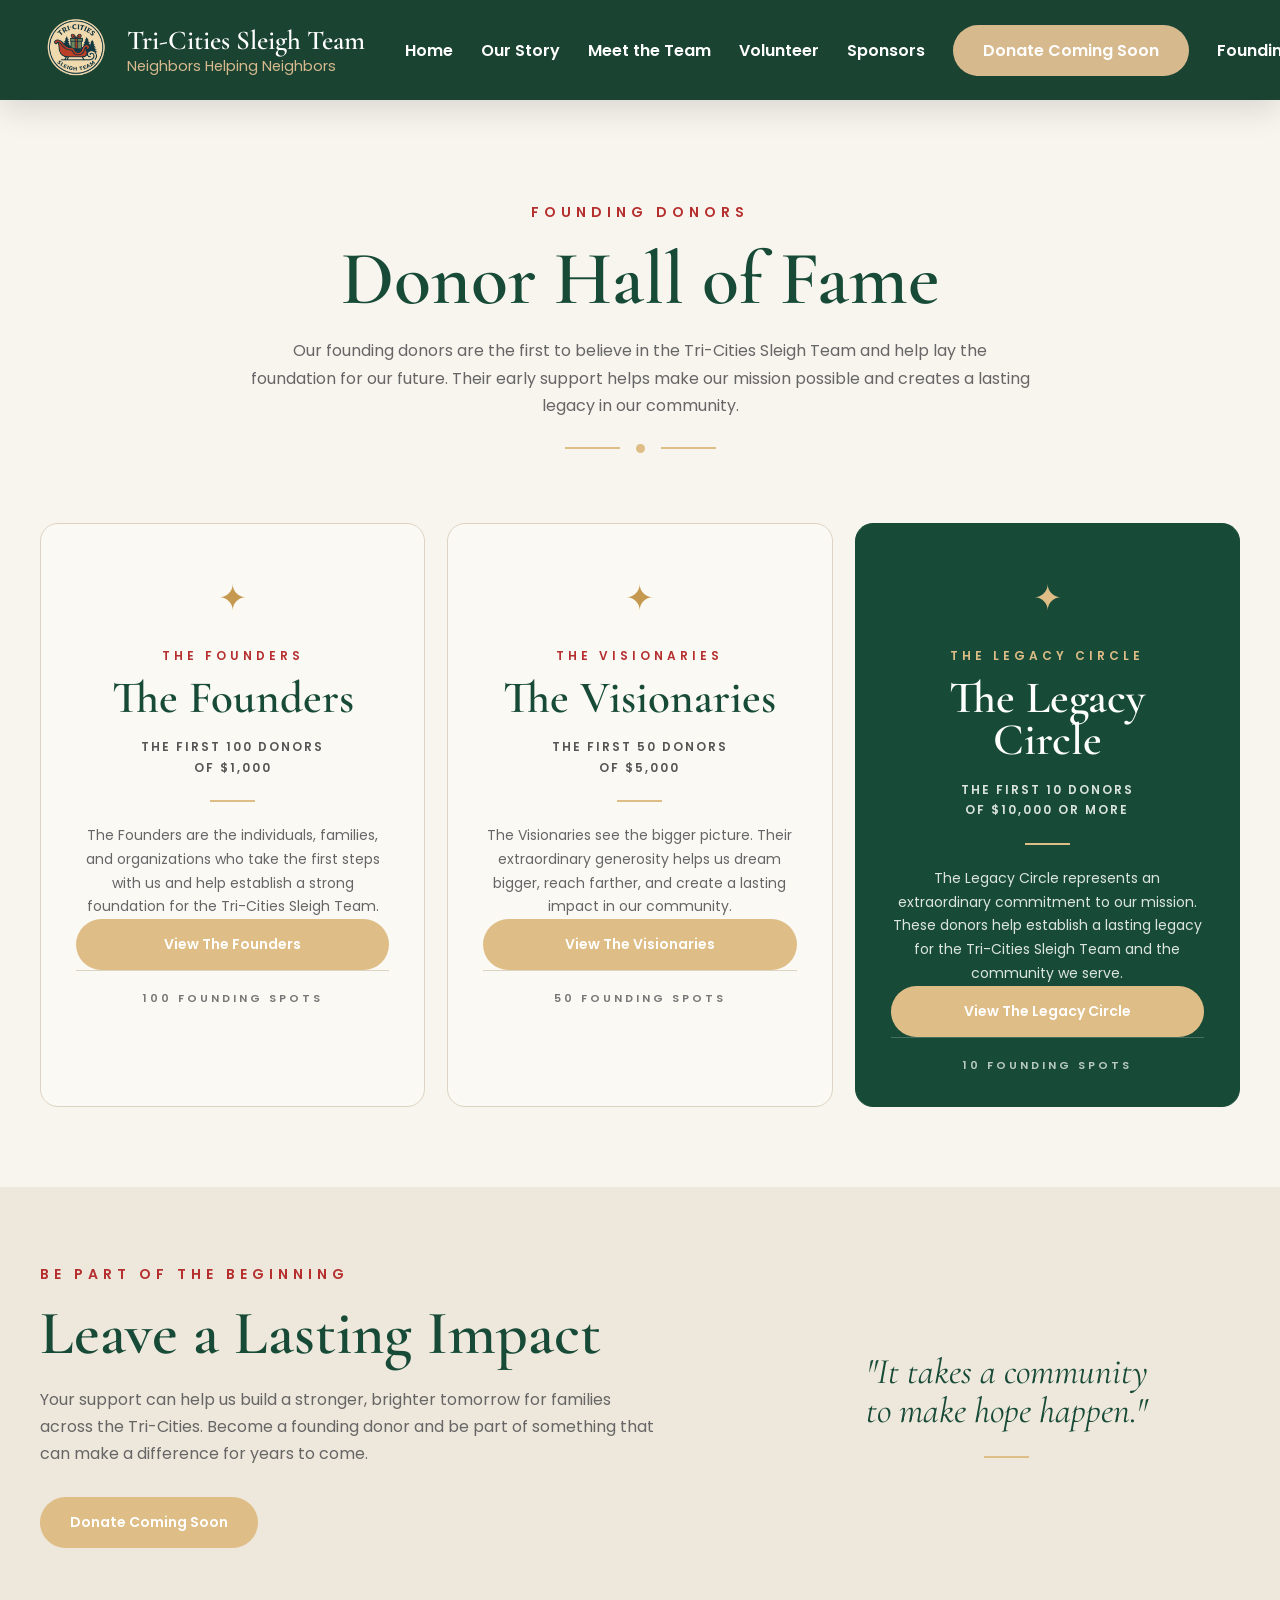
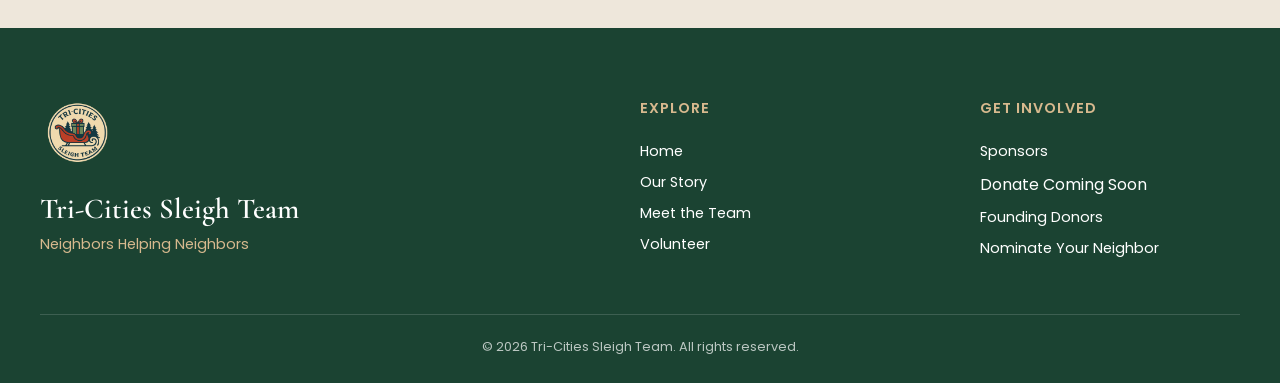
==== founding-donors.html @ c52d3d00 "Add files via upload" ====
<!DOCTYPE html>
<html lang="en">

<head>

    <meta charset="UTF-8">

    <meta name="viewport" content="width=device-width, initial-scale=1.0">

    <title>Founding Donors | Tri-Cities Sleigh Team</title>


    <!-- Google Fonts -->

    <link rel="preconnect" href="https://fonts.googleapis.com">

    <link rel="preconnect" href="https://fonts.gstatic.com" crossorigin>

    <link
        href="https://fonts.googleapis.com/css2?family=Cormorant+Garamond:wght@500;600;700&family=Poppins:wght@400;500;600;700&display=swap"
        rel="stylesheet"
    >


    <!-- Main Stylesheet -->

    <link rel="stylesheet" href="style.css">

</head>


<body class="founding-donors-page">


    <!-- =========================================
         HEADER
    ========================================== -->

    <header>

        <div class="header-container">

            <a href="index.html" class="logo-link">

                <img
                    src="images/logo.png"
                    alt="Tri-Cities Sleigh Team"
                    class="logo"
                >

                <div class="logo-text">

                    <h2>Tri-Cities Sleigh Team</h2>

                    <p>Neighbors Helping Neighbors</p>

                </div>

            </a>

            <button class="menu-toggle" type="button" aria-label="Open navigation menu">
    ☰
</button>

            <nav>

                <a href="index.html">Home</a>

                <a href="our-story.html">Our Story</a>

                <a href="team.html">Meet the Team</a>

                <a href="volunteer.html">Volunteer</a>

                <a href="sponsors.html">Sponsors</a>

                <span class="donate-button">Donate Coming Soon</span>

                <a href="founding-donors.html">Founding Donors</a>

            </nav>

        </div>

    </header>



    <!-- =========================================
         MAIN CONTENT
    ========================================== -->

    <main>


        <!-- =========================================
             DONOR HALL OF FAME INTRO
        ========================================== -->

        <section class="founding-donors-intro">

            <p class="founding-donors-label">
                FOUNDING DONORS
            </p>

            <h1>
                Donor Hall of Fame
            </h1>

            <p class="founding-donors-intro-text">
                Our founding donors are the first to believe in the
                Tri-Cities Sleigh Team and help lay the foundation
                for our future. Their early support helps make our
                mission possible and creates a lasting legacy in
                our community.
            </p>

            <div class="founding-donors-divider">

                <span></span>

                <div></div>

                <span></span>

            </div>

        </section>



        <!-- =========================================
             DONOR TIERS
        ========================================== -->

        <section class="donor-tier-section">

            <div class="donor-tier-grid">


                <!-- =====================================
                     THE FOUNDERS
                ====================================== -->

                <div class="donor-tier-card">

                    <div class="donor-tier-icon">
                        ✦
                    </div>

                    <p class="donor-tier-label">
                        THE FOUNDERS
                    </p>

                    <h2>
                        The Founders
                    </h2>

                    <p class="donor-tier-amount">
                        THE FIRST 100 DONORS<br>
                        OF $1,000 
                    </p>

                    <div class="donor-tier-line"></div>

                    <p class="donor-tier-description">
                        The Founders are the individuals, families,
                        and organizations who take the first steps
                        with us and help establish a strong foundation
                        for the Tri-Cities Sleigh Team.
                    </p>

                    <span class="founding-donor-button">
    View The Founders
</span>

                    <p class="donor-tier-spots">
                        100 FOUNDING SPOTS
                    </p>

                </div>



                <!-- =====================================
                     THE VISIONARIES
                ====================================== -->

                <div class="donor-tier-card">

                    <div class="donor-tier-icon">
                        ✦
                    </div>

                    <p class="donor-tier-label">
                        THE VISIONARIES
                    </p>

                    <h2>
                        The Visionaries
                    </h2>

                    <p class="donor-tier-amount">
                        THE FIRST 50 DONORS<br>
                        OF $5,000
                    </p>

                    <div class="donor-tier-line"></div>

                    <p class="donor-tier-description">
                        The Visionaries see the bigger picture.
                        Their extraordinary generosity helps us
                        dream bigger, reach farther, and create
                        a lasting impact in our community.
                    </p>

                    <span class="founding-donor-button">
    View The Visionaries
</span>

                    <p class="donor-tier-spots">
                        50 FOUNDING SPOTS
                    </p>

                </div>



                <!-- =====================================
                     THE LEGACY CIRCLE
                ====================================== -->

                <div class="donor-tier-card donor-tier-legacy">

                    <div class="donor-tier-icon">
                        ✦
                    </div>

                    <p class="donor-tier-label">
                        THE LEGACY CIRCLE
                    </p>

                    <h2>
                        The Legacy Circle
                    </h2>

                    <p class="donor-tier-amount">
                        THE FIRST 10 DONORS<br>
                        OF $10,000 OR MORE
                    </p>

                    <div class="donor-tier-line"></div>

                    <p class="donor-tier-description">
                        The Legacy Circle represents an extraordinary
                        commitment to our mission. These donors help
                        establish a lasting legacy for the Tri-Cities
                        Sleigh Team and the community we serve.
                    </p>

                    <span class="founding-donor-button">
    View The Legacy Circle
</span>

                    <p class="donor-tier-spots">
                        10 FOUNDING SPOTS
                    </p>

                </div>


            </div>

        </section>



        <!-- =========================================
             BECOME A FOUNDING DONOR
        ========================================== -->

        <section class="founding-donor-cta">

            <div class="founding-donor-cta-content">

                <div>

                    <p class="founding-donors-label">
                        BE PART OF THE BEGINNING
                    </p>

                    <h2>
                        Leave a Lasting Impact
                    </h2>

                    <p>
                        Your support can help us build a stronger,
                        brighter tomorrow for families across the
                        Tri-Cities. Become a founding donor and be
                        part of something that can make a difference
                        for years to come.
                    </p>

                    <span class="founding-donor-button">
                        Donate Coming Soon
                    </span>

                </div>


                <div class="founding-donor-quote">

                    <p>
                        "It takes a community<br>
                        to make hope happen."
                    </p>

                    <span></span>

                </div>

            </div>

        </section>


    </main>



   <!-- =========================================
     FOOTER
========================================= -->

<footer>

    <div class="footer-container">

        <div class="footer-brand">

            <img
                src="images/logo.png"
                alt="Tri-Cities Sleigh Team"
            >

            <h2>
                Tri-Cities Sleigh Team
            </h2>

            <p>
                Neighbors Helping Neighbors
            </p>

        </div>


        <div class="footer-links">

            <h3>
                Explore
            </h3>

            <a href="index.html">Home</a>

            <a href="our-story.html">Our Story</a>

            <a href="team.html">Meet the Team</a>

            <a href="volunteer.html">Volunteer</a>

        </div>


        <div class="footer-links">

            <h3>
                Get Involved
            </h3>

            <a href="sponsors.html">Sponsors</a>

            <span class="donate-button">Donate Coming Soon</span>

            <a href="founding-donors.html">Founding Donors</a>

            <a href="nominate.html">Nominate Your Neighbor</a>

        </div>

    </div>


    <div class="footer-bottom">

        <p>
            © 2026 Tri-Cities Sleigh Team. All rights reserved.
        </p>

    </div>

</footer>

<script src="script.js"></script>

</body>

</html>
---- style.css ----
/* ==================================================
   TRI-CITIES SLEIGH TEAM
   VERSION 6.0
================================================== */


/* =========================================
   VARIABLES
========================================= */

:root{

    --green:#1B4332;
    --green-light:#2D6A4F;

    --red:#A52A2A;

    --tan:#D7B98E;

    --cream:#FAF7F2;

    --white:#FFFFFF;

    --text:#333333;

    --gray:#777777;

    --shadow-sm:0 4px 12px rgba(0,0,0,.08);
    --shadow-md:0 10px 30px rgba(0,0,0,.12);
    --shadow-lg:0 18px 45px rgba(0,0,0,.18);

    --radius-sm:12px;
    --radius-md:18px;
    --radius-lg:28px;

    --transition:.35s ease;

}



/* =========================================
   RESET
========================================= */

*{

    margin:0;
    padding:0;
    box-sizing:border-box;

}

html{

    scroll-behavior:smooth;

}

body{

    font-family:'Poppins',sans-serif;

    background:var(--cream);

    color:var(--text);

    overflow-x:hidden;

    padding-top:90px;

}

img{

    display:block;

    max-width:100%;

}

a{

    text-decoration:none;

    color:inherit;

}

ul{

    list-style:none;

}



/* =========================================
   TYPOGRAPHY
========================================= */

h1,
h2,
h3{

    font-family:'Cormorant Garamond',serif;

}

h1{

    font-size:4.5rem;

    line-height:1.1;

    color:var(--green);

}

h2{

    font-size:3rem;

    color:var(--green);

    margin-bottom:20px;

}

h3{

    font-size:2rem;

    color:var(--green);

}

p{

    line-height:1.8;

}



/* =========================================
   GLOBAL LAYOUT
========================================= */

.container{

    width:100%;

    max-width:1200px;

    margin:auto;

}

section{

    padding:100px 8%;

}

.section-tag{

    color:var(--red);

    font-size:.8rem;

    font-weight:700;

    letter-spacing:4px;

    text-transform:uppercase;

    margin-bottom:12px;

}

.section-description{

    color:var(--gray);

    max-width:700px;

    margin:20px auto 0;

    line-height:1.8;

}

.text-center{

    text-align:center;

}

.text-left{

    text-align:left;

}

/* =========================================
   BUTTONS
========================================= */

.btn{

    display:inline-block;

    background:var(--tan);

    color:var(--green);

    padding:16px 38px;

    border:none;

    border-radius:50px;

    font-size:1rem;

    font-weight:600;

    letter-spacing:.5px;

    cursor:pointer;

    transition:var(--transition);

    box-shadow:var(--shadow-sm);

}

.btn:hover{

    background:white;

    transform:translateY(-4px);

    box-shadow:var(--shadow-md);

}

.btn-secondary{

    background:transparent;

    color:white;

    border:2px solid white;

}

.btn-secondary:hover{

    background:white;

    color:var(--green);

}

.donate-btn {
    background: var(--tan);
    color: var(--green);
    padding: 14px 32px;
    border-radius: 30px;
    font-weight: 600;
}



/* =========================================
   HEADER / NAVIGATION
========================================= */

header {
    position: fixed;
    top: 0;
    left: 0;
    width: 100%;
    z-index: 9999;
    background: var(--green);
    box-shadow: var(--shadow-md);
    box-sizing: border-box;
    transition: var(--transition);
}

.header-container {
    width: 100%;
    max-width: 1400px;
    min-height: 92px;
    margin: 0 auto;
    padding: 14px 40px;
    display: flex;
    align-items: center;
    justify-content: space-between;
    gap: 40px;
    box-sizing: border-box;
}

.logo-link {
    display: flex;
    align-items: center;
    gap: 15px;
    flex-shrink: 0;
    text-decoration: none;
}

.logo-link .logo {
    width: 72px;
    height: 72px;
    max-width: 72px;
    max-height: 72px;
    object-fit: contain;
    display: block;
    flex-shrink: 0;
}

.logo-link .logo-text {
    display: flex;
    flex-direction: column;
    justify-content: center;
}

.logo-link .logo-text h2 {
    margin: 0;
    font-family: "Cormorant Garamond", serif;
    font-size: 1.7rem;
    line-height: 1;
    font-weight: 600;
    color: white;
    white-space: nowrap;
}

.logo-link .logo-text p {
    margin: 5px 0 0;
    font-family: "Poppins", sans-serif;
    font-size: .9rem;
    line-height: 1;
    color: var(--tan);
    white-space: nowrap;
}


/* =========================================
   NAV LINKS
========================================= */

header nav {
    display: flex;
    align-items: center;
    justify-content: flex-end;
    gap: 28px;
    margin-left: auto;
}

header nav a {
    position: relative;
    display: inline-block;

    font-family: "Poppins", sans-serif;
    font-size: 1rem;
    font-weight: 600;

    color: white;
    text-decoration: none;
    white-space: nowrap;

    transition: var(--transition);
}

header nav a:hover {
    color: var(--tan);
}

header nav a::after {
    content: "";
    position: absolute;
    left: 0;
    bottom: -6px;
    width: 0;
    height: 2px;
    background: var(--tan);
    transition: var(--transition);
}

header nav a:hover::after {
    width: 100%;
}

.menu-toggle {
    display: none;
    border: none;
    background: transparent;
    color: white;
    font-size: 2rem;
    line-height: 1;
    cursor: pointer;
    padding: 6px;
}

/* =========================================
   DONATE COMING SOON
========================================= */

header nav .donate-button {
    display: inline-block;

    padding: 13px 30px;

    border-radius: 30px;

    background: var(--tan);

    font-family: "Poppins", sans-serif;
    font-size: 1rem;
    font-weight: 600;
    line-height: normal;

    color: white;
    text-decoration: none;
    white-space: nowrap;

    cursor: default;
}


/* =========================================
   TABLET / SMALL DESKTOP
========================================= */

@media (max-width: 1100px) {

    .header-container {
        padding: 14px 25px;
        gap: 20px;
    }

    .logo-link .logo {
        width: 62px;
        height: 62px;
    }

    .logo-link .logo-text h2 {
        font-size: 1.45rem;
    }

    .logo-link .logo-text p {
        font-size: .78rem;
    }

    header nav {
        gap: 18px;
    }

    header nav a {
        font-size: .88rem;
    }

    header nav .donate-button {
        padding: 11px 22px;
        font-size: .88rem;
    }
}


/* =========================================
   MOBILE
========================================= */

@media (max-width: 800px) {
    .header-container {
        min-height: 78px;
        padding: 10px 20px;
        position: relative;
    }

    .menu-toggle {
        display: block;
        margin-left: auto;
    }

    header nav {
        display: none;
        position: absolute;
        top: 100%;
        left: 0;
        width: 100%;
        padding: 18px 20px 24px;
        background: var(--green);
        flex-direction: column;
        align-items: stretch;
        gap: 0;
        box-shadow: var(--shadow-md);
        box-sizing: border-box;
    }

    header nav.open {
        display: flex;
    }

    header nav a,
    header nav .donate-button {
        width: 100%;
        text-align: center;
        padding: 14px 12px;
        box-sizing: border-box;
    }

    header nav a::after {
        display: none;
    }

    header nav .donate-button {
        margin: 4px 0;
    }
}

/* =========================================
   HOME HERO
========================================= */

.home-hero{

    position:relative;

   height:calc(100vh - 90px);

    min-height:0;

    background-image:url("images/tri-cities-map.png");

    background-size:cover;

    background-position:center center;

    background-repeat:no-repeat;

    padding:220px 8% 40px;

    overflow:hidden;

}


/* =========================================
   SOFT FADE BEHIND HERO CONTENT
========================================= */

.home-hero::after{

    content:"";

    position:absolute;

    left:0;

    bottom:0;

    width:60%;

    height:52%;

    background:radial-gradient(
        ellipse at 35% 65%,
        rgba(248,244,236,.88) 0%,
        rgba(248,244,236,.62) 35%,
        rgba(248,244,236,.28) 58%,
        rgba(248,244,236,0) 82%
    );

    filter:blur(10px);

    pointer-events:none;

    z-index:1;

}


/* =========================================
   HERO CONTENT
========================================= */

.hero-overlay{

    position:absolute;

    left:9%;

    bottom:11%;

    width:520px;

    max-width:42%;

    text-align:left;

    z-index:2;

}


/* =========================================
   HERO TITLE
========================================= */

.hero-text{

    position:relative;

    padding:20px 10px;

}


.hero-text::before{

    content:"";

    position:absolute;

    inset:-35px -50px;

    background:radial-gradient(
        ellipse,
        rgba(255,255,255,.82) 0%,
        rgba(255,255,255,.48) 42%,
        rgba(255,255,255,0) 75%
    );

    filter:blur(22px);

    z-index:-1;

}


/* =========================================
   TITLE
========================================= */

.hero-text h1{

    font-size:4.5rem;

    line-height:1;

    color:var(--green);

    margin-bottom:18px;

    font-weight:700;

    white-space:nowrap;

}


/* =========================================
   DIVIDER
========================================= */

.hero-divider{

    display:flex;

    align-items:center;

    justify-content:flex-start;

    gap:14px;

    margin-bottom:25px;

}

.hero-divider span{

    width:55px;

    height:2px;

    background:var(--tan);

}

.hero-divider p{

    color:var(--green);

    font-size:1.05rem;

    font-weight:600;

}


/* =========================================
   SERVICE AREA
========================================= */

.service-area{

    margin-bottom:28px;

}

.service-title{

    color:var(--red);

    font-size:.72rem;

    letter-spacing:4px;

    font-weight:700;

    margin-bottom:10px;

}

.service-area h3{

    font-size:1.55rem;

    line-height:1.2;

    color:var(--green);

    margin-bottom:12px;

}

.cities{

    font-size:1rem;

    line-height:1.65;

    color:#5f625e;

}


/* =========================================
   HERO BUTTONS
========================================= */

.hero-buttons{

    display:flex;

    justify-content:flex-start;

    align-items:center;

    gap:14px;

    flex-wrap:wrap;

}

.hero-buttons .btn{

    padding:16px 25px;

    font-size:.95rem;

    border-radius:14px;

    box-shadow:0 10px 25px rgba(0,0,0,.14);

}

.hero-buttons .btn:hover{

    transform:translateY(-3px);

}

/* ---------- Donate Button ---------- */

.hero-buttons .btn-secondary{

    background:var(--tan);

    color:var(--green);

    border:2px solid var(--tan);

    opacity:1;

}

.hero-buttons .btn-secondary:hover{

    background:var(--tan);

    color:var(--green);

}



/* =========================================
   HOME HERO — TABLET
========================================= */

@media (min-width: 701px) and (max-width: 800px) {

    .hero-overlay {
    left: 6%;
    bottom: 10%;
    width: 70%;
    max-width: 70%;
}

    .hero-text {
        padding: 20px 5px;
    }

    .hero-text h1 {
        font-size: 3.8rem;
        line-height: 1;
        white-space: normal;
    }

    .hero-divider {
        gap: 14px;
    }

    .hero-divider span {
        width: 45px;
    }

    .hero-divider p {
        font-size: 1.1rem;
    }

    .service-area h3 {
        font-size: 1.5rem;
    }

    .cities {
        font-size: 1rem;
    }

    .hero-buttons {
        gap: 14px;
    }

    .hero-buttons .btn {
        padding: 15px 24px;
        font-size: 1rem;
    }

}


/* =========================================
   MOBILE
========================================= */

@media (max-width:700px){

    .home-hero{

        height:auto;

        min-height:850px;

        background-position:center top;

    }

    .home-hero::after{

        width:100%;

        height:65%;

        background:radial-gradient(
            ellipse at 50% 70%,
            rgba(248,244,236,.96) 0%,
            rgba(248,244,236,.72) 42%,
            rgba(248,244,236,0) 80%
        );

    }

    .hero-overlay{

        left:6%;

        bottom:5%;

        width:88%;

        max-width:none;

        text-align:center;

    }

    .hero-text{

        padding:20px 5px;

    }

    .hero-text h1{

    font-size:2.7rem;

    line-height:1;

    white-space:normal;

}

    .hero-divider{

        justify-content:center;

    }

    .hero-divider span{

        width:40px;

    }

    .service-area h3{

        font-size:1.35rem;

    }

    .cities{

        font-size:.95rem;

    }

    .hero-buttons{

        justify-content:center;

    }

    .hero-buttons .btn{

        width:100%;

    }

}

/* =========================================
   SHARED PAGE HERO
========================================= */

.page-hero{

    background:var(--cream);

    text-align:center;

    padding:90px 8% 70px;

}

.page-hero-content{

    max-width:800px;

    margin:auto;

}

.page-hero h1{

    margin:15px 0 20px;

}

.page-hero .section-description{

    max-width:720px;

}

/* =========================================
   SHARED PAGE HERO
========================================= */

.page-hero{

    background:var(--cream);

    text-align:center;

    padding:90px 8% 70px;

}

.page-hero-content{

    max-width:800px;

    margin:auto;

}

.page-hero h1{

    margin:15px 0 20px;

}

.page-hero .section-description{

    max-width:720px;

}



/* =========================================
   SHARED SECTION HEADERS
========================================= */

.section-heading{

    text-align:center;

    max-width:750px;

    margin:0 auto 70px;

}

.section-heading h2{

    margin:15px 0 20px;

}

.section-heading p{

    color:var(--gray);

}



/* =========================================
   GENERAL CARD
========================================= */

.card{

    background:white;

    border-radius:20px;

    padding:40px;

    box-shadow:var(--shadow-sm);

    transition:var(--transition);

}

.card:hover{

    transform:translateY(-8px);

    box-shadow:var(--shadow-md);

}

/* =========================================
   OUR STORY PAGE
========================================= */

.our-story-page {
    background: #f8f5ef;
    color: #333;
}


/* =========================================
   OUR STORY CONTENT
========================================= */

.our-story-content {
    padding: 90px 40px 70px;
    box-sizing: border-box;
}


.our-story-container {
    max-width: 1100px;
    margin: 0 auto;
}


.our-story-container h1 {
    margin: 0 0 55px;

    font-family: "Poppins", sans-serif;
    font-size: 3rem;
    line-height: 1.1;
    font-weight: 700;

    color: #174b38;
}


/* =========================================
   STORY TEXT
========================================= */

.our-story-text {
    max-width: 1050px;
}


.our-story-text p {
    margin: 0 0 45px;

    font-family: "Poppins", sans-serif;
    font-size: 1.55rem;
    line-height: 1.78;
    font-weight: 500;

    color: #333;
}


.our-story-text p:last-child {
    margin-bottom: 0;
}


/* =========================================
   EMPHASIZED TEXT
========================================= */

.our-story-text strong {
    font-weight: 700;
    color: #174b38;
}


/* =========================================
   MOBILE
========================================= */

@media (max-width: 800px) {

    .our-story-content {
        padding: 110px 25px 60px;
    }

    .our-story-container h1 {
        margin-bottom: 40px;
        font-size: 2.4rem;
    }

    .our-story-text p {
        font-size: 1.1rem;
        line-height: 1.75;
        margin-bottom: 35px;
    }

}


@media (max-width: 500px) {

    .our-story-content {
        padding: 100px 20px 50px;
    }

    .our-story-container h1 {
        font-size: 2.1rem;
    }

    .our-story-text p {
        font-size: 1rem;
        line-height: 1.7;
    }

}

/* =========================================
   MEET THE TEAM
========================================= */

.team-section{

    padding:100px 8%;

    text-align:center;

}

.team-grid{

    display:grid;

    grid-template-columns:repeat(auto-fit,minmax(280px,1fr));

    gap:35px;

    margin-top:70px;

}

.team-card{

    background:white;

    border-radius:24px;

    padding:45px 35px;

    text-align:center;

    box-shadow:var(--shadow-sm);

    transition:var(--transition);

}

.team-card:hover{

    background:var(--green);

    transform:translateY(-10px);

    box-shadow:var(--shadow-lg);

}

.team-card img{

    width:150px;

    height:150px;

    object-fit:cover;

    border-radius:50%;

    border:5px solid var(--tan);

    margin:0 auto 25px;

    transition:var(--transition);

}

.team-card:hover img{

    transform:scale(1.05);

    border-color:#E6C58A;

}

.team-card h3{

    margin-bottom:8px;

    transition:var(--transition);

}

.team-card:hover h3{

    color:white;

}

.team-role{

    color:var(--tan);

    font-weight:600;

    margin-bottom:20px;

    text-transform:uppercase;

    letter-spacing:1px;

    font-size:.9rem;

}

.team-card p{

    color:var(--gray);

    line-height:1.8;

    transition:var(--transition);

}

.team-card:hover p{

    color:rgba(255,255,255,.92);

}

/* =========================================
   NOMINATION PAGE
========================================= */

.nomination-form{

    padding:40px 8% 100px;

}

.nomination-form-content{

    display:flex;

    flex-direction:column;

    gap:50px;

}


/* ---------- Top Row ---------- */

.top-form-grid{

    display:grid;

    grid-template-columns:repeat(2,1fr);

    gap:40px;

}


/* ---------- Cards ---------- */

.form-card{

    background:var(--white);

    border-radius:24px;

    padding:50px;

    border:1px solid rgba(0,0,0,.05);

    box-shadow:0 10px 30px rgba(0,0,0,.08);

    transition:var(--transition);

}

.form-card:hover{

    transform:translateY(-4px);

    box-shadow:0 18px 40px rgba(0,0,0,.12);

    border-color:rgba(27,67,50,.12);

}

.form-card h2{

    font-size:2.2rem;

    color:var(--green);

    margin:12px 0 35px;

    padding-bottom:20px;

    border-bottom:1px solid #EFEFEF;

}


/* ---------- Form Groups ---------- */

.form-group{

    margin-bottom:30px;

}

.form-group:last-child{

    margin-bottom:0;

}

.form-group label{

    display:block;

    margin-bottom:10px;

    font-size:.95rem;

    font-weight:600;

    color:var(--green);

}



/* ---------- Inputs ---------- */

.form-group input,
.form-group textarea,
.form-group select{

    width:100%;

    padding:18px 22px;

    border:1px solid #E7E7E7;

    border-radius:14px;

    background:#FAFAFA;

    font-size:1rem;

    font-family:'Poppins',sans-serif;

    transition:all .3s ease;

}

/* ---------- Placeholders ---------- */

.form-group input::placeholder,
.form-group textarea::placeholder{

    color:#A8A8A8;

    font-size:.95rem;

}


/* ---------- Focus ---------- */

.form-group input:focus,
.form-group textarea:focus,
.form-group select:focus{

    outline:none;

    background:white;

    border-color:var(--green);

    box-shadow:0 0 0 4px rgba(27,67,50,.08);

}



/* ---------- Textareas ---------- */

.form-group textarea{

    min-height:220px;

    resize:vertical;

    line-height:1.8;

}



/* ---------- City Row ---------- */

.city-row{

    display:grid;

    grid-template-columns:2fr 1fr 1fr;

    gap:15px;

}

/* =========================================
   NOMINATION PAGE - CONTENT CARDS
========================================= */

/* ---------- Full Width Cards ---------- */

.form-card.full-width{

    width:100%;

}

/* ---------- Story & Support ---------- */

.form-card textarea{

    min-height:220px;

}

.form-description{

    color:var(--gray);

    margin:15px 0 30px;

    line-height:1.8;

    max-width:850px;

}

/* ---------- Bottom Row ---------- */

.bottom-form-grid{

    display:grid;

    grid-template-columns:2fr 1fr;

    gap:40px;

    align-items:stretch;

}

/* ---------- Confidentiality Card ---------- */

.info-card{

    background:linear-gradient(
        180deg,
        var(--green),
        var(--green-light)
    );

    color:white;

    border-radius:24px;

    padding:50px;

    box-shadow:0 14px 35px rgba(0,0,0,.15);

    display:flex;

    flex-direction:column;

    justify-content:center;

}

.info-card h2{

    color:white;

    margin:15px 0 25px;

}

.info-card p{

    color:rgba(255,255,255,.9);

    line-height:1.9;

}

/* ---------- Agreement ---------- */

.checkbox-group{

    display:flex;

    flex-direction:column;

    gap:18px;

    margin-top:10px;

}

.checkbox{

    display:flex;

    align-items:flex-start;

    gap:15px;

    line-height:1.8;

}

.checkbox input{

    margin-top:5px;

    transform:scale(1.2);

    accent-color:var(--green);

}

/* ---------- Submit Button ---------- */

.submit-section{

    text-align:center;

    margin-top:70px;

    margin-bottom:90px;

}

.submit-section .btn{

    min-width:320px;

    padding:20px 60px;

    font-size:1.05rem;

    border-radius:14px;

    box-shadow:0 10px 25px rgba(0,0,0,.12);

    transition:var(--transition);

}

.submit-section .btn:hover{

    transform:translateY(-4px);

    box-shadow:0 18px 35px rgba(0,0,0,.18);

}
/* =========================================
   NOMINATION PAGE RESPONSIVE
========================================= */

@media (max-width:992px){

    .top-form-grid{

        grid-template-columns:1fr;

    }

    .bottom-form-grid{

        grid-template-columns:1fr;

    }

    .city-row{

        grid-template-columns:1fr;

    }

}

@media (max-width:768px){

    .nomination-form{

        padding:20px 6% 80px;

    }

    .nomination-form-content{

        gap:25px;

    }

    .form-card{

        padding:30px 25px;

    }

    .info-card{

        padding:30px 25px;

    }

    .form-card h2,

    .info-card h2{

        font-size:2rem;

    }

    .form-group input,

    .form-group textarea,

    .form-group select{

        font-size:16px;

    }

    .submit-section .btn{

        width:100%;

    }

}

@media (max-width:500px){

    .page-hero{

        padding:70px 6% 50px;

    }

    .page-hero h1{

        font-size:2.6rem;

    }

    .page-hero .section-description{

        font-size:1rem;

    }

    .form-card{

        border-radius:18px;

    }

    .info-card{

        border-radius:18px;

    }

}

/* ========================================= */
/* SPONSORS PAGE */
/* ========================================= */

.sponsors-section {
    background: #f8f5ef;
    padding: 100px 8%;
}

.sponsors-layout {
    max-width: 1200px;
    margin: 0 auto;

    display: grid;
    grid-template-columns: 1fr 1fr;
    gap: 80px;

    align-items: center;
}


/* ========================================= */
/* LEFT SIDE */
/* ========================================= */

.sponsors-intro {
    max-width: 560px;
}

.sponsors-intro h1 {
    margin: 20px 0 25px;
    font-family: "Cormorant Garamond", serif;
    font-size: 64px;
    line-height: 0.95;
    color: #174b38;
}

.sponsors-description {
    max-width: 540px;
    margin: 25px 0 35px;

    font-family: "Poppins", sans-serif;
    font-size: 17px;
    line-height: 1.7;
    color: #777;
}

.sponsor-cta {
    display: inline-block;
}


/* ========================================= */
/* RIGHT SIDE */
/* ========================================= */

.sponsors-display {
    width: 100%;
}

.sponsors-display-heading {
    margin-bottom: 35px;
}

.sponsors-display-heading .heading-divider {
    margin-top: 10px;
}

.sponsors-display-heading .section-label {
    margin-bottom: 12px;

    font-family: "Cormorant Garamond", serif;
    font-size: 42px;
    font-weight: 600;
    letter-spacing: 0;
    text-transform: none;
    white-space: nowrap;
    color: #174b38;
}

.sponsors-display-heading {
    text-align: center;
}

.heading-divider {
    display: flex;
    align-items: center;
    justify-content: center;
    gap: 18px;
    margin: 18px auto 35px;
}

.heading-divider span {
    display: block;
    width: 56px;
    height: 2px;
    background-color: #dfbd86;
}

.divider-dot {
    width: 10px;
    height: 10px;
    background-color: #dfbd86;
    border-radius: 50%;
    flex-shrink: 0;
}


/* ========================================= */
/* SPONSOR CARDS */
/* ========================================= */

.sponsor-grid {
    display: grid;

    grid-template-columns: repeat(2, 1fr);

    gap: 20px;
}

.sponsor-card {
    min-height: 150px;

    background: #ffffff;

    border-radius: 14px;

    display: flex;
    align-items: center;
    justify-content: center;

    box-shadow: 0 8px 25px rgba(0, 0, 0, 0.05);
}

.sponsor-card p {
    margin: 0;

    font-family: "Poppins", sans-serif;
    font-size: 16px;
    font-weight: 500;

    color: #777;
}


/* ========================================= */
/* MOBILE */
/* ========================================= */

@media (max-width: 900px) {

    .sponsors-layout {
        grid-template-columns: 1fr;
        gap: 60px;
    }

    .sponsors-intro h1 {
        font-size: 52px;
    }

}

@media (max-width: 600px) {

    .sponsors-section {
        padding: 70px 6%;
    }

    .sponsor-grid {
        grid-template-columns: 1fr;
    }

    .sponsors-intro h1 {
        font-size: 46px;
        line-height: 1;
    }

    .sponsors-description {
        max-width: 100%;
        font-size: 16px;
    }

    .sponsors-intro .btn {
        width: 100%;
        box-sizing: border-box;
        text-align: center;
    }

    .sponsors-display-heading .section-label {
        font-size: 32px;
        line-height: 1.1;
        white-space: normal;
    }

}

/* ========================================= */
/* MEET THE TEAM PAGE */
/* ========================================= */

.meet-team-page {
    background: #f8f5ef;
    color: #174b38;
    padding-bottom: 100px;
}


/* ========================================= */
/* PAGE INTRO */
/* ========================================= */

.meet-team-hero {
    max-width: 900px;
    margin: 0 auto;
    padding: 95px 20px 75px;
    text-align: center;
}

.meet-team-label {
    margin: 0 0 25px;

    font-family: "Poppins", sans-serif;
    font-size: 16px;
    font-weight: 500;
    letter-spacing: 0;

    color: #333;
}

.meet-team-hero h1 {
    margin: 0;

    font-family: "Cormorant Garamond", serif;
    font-size: 72px;
    line-height: 0.95;
    font-weight: 600;

    color: #174b38;
}


/* ========================================= */
/* DIVIDER */
/* ========================================= */

.meet-team-divider {
    display: flex;
    align-items: center;
    justify-content: center;

    gap: 18px;

    margin: 30px auto;
}

.meet-team-divider span {
    display: block;

    width: 56px;
    height: 2px;

    background: #dfbd86;
}

.meet-team-divider-dot {
    width: 10px;
    height: 10px;

    border-radius: 50%;

    background: #dfbd86;

    flex-shrink: 0;
}


/* ========================================= */
/* INTRO TEXT */
/* ========================================= */

.meet-team-description {
    max-width: 720px;

    margin: 0 auto;

    font-family: "Poppins", sans-serif;
    font-size: 17px;
    line-height: 1.7;

    color: #777;
}


/* ========================================= */
/* TEAM SECTION */
/* ========================================= */

.meet-team-members {
    max-width: 1300px;

    margin: 0 auto;

    padding: 0 30px 0;
}

.meet-team-heading {
    text-align: center;

    margin-bottom: 30px;
}

.meet-team-heading-label {
    margin: 0 0 15px;

    font-family: "Poppins", sans-serif;
    font-size: 16px;
    font-weight: 500;

    color: #333;
}

.meet-team-heading h2 {
    margin: 0;

    font-family: "Cormorant Garamond", serif;
    font-size: 56px;
    line-height: 1;

    font-weight: 600;

    color: #174b38;
}


/* ========================================= */
/* TEAM GRID */
/* ========================================= */

.meet-team-grid {
    display: grid;

    grid-template-columns: repeat(4, minmax(0, 1fr));

    gap: 25px;
}


/* ========================================= */
/* TEAM CARD */
/* ========================================= */

.meet-team-card {
    background: #ffffff;

    border-radius: 16px;

    overflow: hidden;

    box-shadow: 0 8px 25px rgba(0, 0, 0, 0.05);

    transition:
        transform 0.25s ease,
        box-shadow 0.25s ease;
}

.meet-team-card:hover {
    transform: translateY(-4px);

    box-shadow: 0 14px 35px rgba(0, 0, 0, 0.08);
}


/* ========================================= */
/* TEAM PHOTO */
/* ========================================= */

.meet-team-photo {
    width: calc(100% - 30px);
    height: 190px;

    margin: 15px auto 0;

    overflow: hidden;

    background: #eee7db;

    display: flex;
    align-items: center;
    justify-content: center;
}

.meet-team-photo img {
    width: 100%;
    height: 100%;

    object-fit: cover;

    display: block;
}

.meet-team-photo-placeholder {
    width: 100%;
    height: 100%;

    display: flex;
    align-items: center;
    justify-content: center;

    text-align: center;

    padding: 20px;

    font-family: "Poppins", sans-serif;
    font-size: 14px;
    font-weight: 500;

    color: #999;
}


/* ========================================= */
/* TEAM INFORMATION */
/* ========================================= */

.meet-team-info {
    min-height: 105px;

    padding: 18px 12px 22px;

    text-align: center;

    display: flex;
    flex-direction: column;
    align-items: center;
}

.meet-team-role {
    margin: 0 0 8px;

    font-family: "Poppins", sans-serif;
    font-size: 11px;
    font-weight: 600;

    letter-spacing: 1px;
    text-transform: uppercase;

    color: #777;
}

.meet-team-name {
    margin: 0;

    font-family: "Cormorant Garamond", serif;
    font-size: 27px;
    line-height: 1;

    font-weight: 600;

    color: #174b38;
}

/* =========================================
   FOOTER
========================================= */

footer{

    background:var(--green);

    color:white;

    padding:70px 8%;

    margin-top:0;

}

.footer-content{

    max-width:1200px;

    margin:0 auto;

    text-align:center;

}

.footer-content h3{

    font-size:2.2rem;

    color:white;

    margin-bottom:15px;

}

.footer-content p{

    color:rgba(255,255,255,.85);

    line-height:1.8;

    margin-bottom:15px;

}

.footer-divider{

    display:flex;

    align-items:center;

    justify-content:center;

    gap:15px;

    margin:30px 0;

}

.footer-divider span{

    width:90px;

    height:1px;

    background:rgba(255,255,255,.3);

}

.divider-dot{

    width:10px;

    height:10px;

    border-radius:50%;

    background:var(--tan);

}

.copyright{

    margin-top:35px;

    font-size:.9rem;

    color:rgba(255,255,255,.65);

}

@media (max-width: 1000px) {

    .meet-team-grid {
        grid-template-columns: repeat(2, minmax(0, 1fr));
    }

}

@media (max-width: 600px) {

    .meet-team-grid {
        grid-template-columns: 1fr;
    }

}

/* =========================================
   DONATE PAGE
========================================= */

.donate-page {
    background: #f8f5ef;
    color: #333;
}


/* =========================================
   DONATE HERO
========================================= */

.donate-hero {
    max-width: 1200px;
    margin: 0 auto;
    padding: 105px 40px 60px;
}

.donate-label {
    margin: 0 0 22px;
    font-family: "Poppins", sans-serif;
    font-size: 15px;
    font-weight: 500;
    letter-spacing: .5px;
    color: #333;
}

.donate-hero h1 {
    max-width: 800px;
    margin: 0;
    font-family: "Cormorant Garamond", serif;
    font-size: 76px;
    line-height: .95;
    font-weight: 600;
    color: #174b38;
}

.donate-divider {
    display: flex;
    align-items: center;
    gap: 16px;
    margin: 28px 0;
}

.donate-divider span {
    display: block;
    width: 55px;
    height: 2px;
    background: #dfbd86;
}

.donate-divider div {
    width: 9px;
    height: 9px;
    border-radius: 50%;
    background: #dfbd86;
    flex-shrink: 0;
}

.donate-intro {
    max-width: 850px;
    margin: 0 0 30px;
    font-family: "Poppins", sans-serif;
    font-size: 17px;
    line-height: 1.7;
    color: #555;
}


/* =========================================
   DONATE BUTTON
========================================= */

.donate-primary-button {
    display: inline-block;
    padding: 15px 32px;
    border-radius: 30px;
    background: #dfbd86;
    color: white;
    font-family: "Poppins", sans-serif;
    font-size: 15px;
    font-weight: 600;
    text-decoration: none;
    transition: transform .25s ease, background .25s ease;
}

.donate-primary-button:hover {
    background: #d2aa6d;
    color: white;
    transform: translateY(-2px);
}


/* =========================================
   IMPACT SECTION
========================================= */

.donate-impact {
    max-width: 1200px;
    margin: 0 auto;
    padding: 80px 40px 120px;
}

.donate-section-heading {
    text-align: center;
    margin-bottom: 55px;
}

.donate-section-heading > p {
    margin: 0 0 12px;
    font-family: "Poppins", sans-serif;
    font-size: 15px;
    font-weight: 500;
    letter-spacing: .5px;
    color: #333;
}

.donate-section-heading h2 {
    margin: 0;
    font-family: "Cormorant Garamond", serif;
    font-size: 58px;
    line-height: 1;
    font-weight: 600;
    color: #174b38;
}

.donate-section-heading .donate-divider {
    justify-content: center;
    margin: 25px auto 0;
}


/* =========================================
   IMPACT CARDS
========================================= */

.donate-impact-grid {
    display: grid;
    grid-template-columns: repeat(3, 1fr);
    gap: 25px;
}

.donate-impact-card {
    padding: 40px 32px;
    background: white;
    border-radius: 16px;
    box-shadow: 0 8px 25px rgba(0, 0, 0, .05);
    transition: transform .25s ease, box-shadow .25s ease;
}

.donate-impact-card:hover {
    transform: translateY(-5px);
    box-shadow: 0 14px 35px rgba(0, 0, 0, .08);
}

.donate-card-number {
    margin-bottom: 22px;
    font-family: "Poppins", sans-serif;
    font-size: 14px;
    font-weight: 600;
    letter-spacing: 1px;
    color: #dfbd86;
}

.donate-impact-card h3 {
    margin: 0 0 15px;
    font-family: "Cormorant Garamond", serif;
    font-size: 32px;
    line-height: 1;
    font-weight: 600;
    color: #174b38;
}

.donate-impact-card p {
    margin: 0;
    font-family: "Poppins", sans-serif;
    font-size: 15px;
    line-height: 1.7;
    color: #666;
}


/* =========================================
   DONATE NOW SECTION
========================================= */

.donate-now {
    background: #174b38;
    padding: 100px 40px;
}

.donate-now-content {
    max-width: 850px;
    margin: 0 auto;
    text-align: center;
}

.donate-now .donate-label {
    color: #dfbd86;
}

.donate-now h2 {
    margin: 0;
    font-family: "Cormorant Garamond", serif;
    font-size: 64px;
    line-height: .95;
    font-weight: 600;
    color: white;
}

.donate-now p:not(.donate-label) {
    max-width: 700px;
    margin: 28px auto 32px;
    font-family: "Poppins", sans-serif;
    font-size: 16px;
    line-height: 1.7;
    color: rgba(255, 255, 255, .8);
}


/* =========================================
   OTHER WAYS TO HELP
========================================= */

.other-ways {
    max-width: 1200px;
    margin: 0 auto;
    padding: 110px 40px;
}

.other-ways-grid {
    display: grid;
    grid-template-columns: repeat(3, 1fr);
    gap: 25px;
}

.other-way-card {
    display: block;
    padding: 35px 30px;
    background: white;
    border-radius: 16px;
    box-shadow: 0 8px 25px rgba(0, 0, 0, .05);
    text-decoration: none;
    transition: transform .25s ease, box-shadow .25s ease;
}

.other-way-card:hover {
    transform: translateY(-5px);
    box-shadow: 0 14px 35px rgba(0, 0, 0, .08);
}

.other-way-card h3 {
    margin: 0 0 14px;
    font-family: "Cormorant Garamond", serif;
    font-size: 31px;
    line-height: 1;
    font-weight: 600;
    color: #174b38;
}

.other-way-card p {
    margin: 0 0 20px;
    font-family: "Poppins", sans-serif;
    font-size: 15px;
    line-height: 1.7;
    color: #666;
}

.other-way-card span {
    font-family: "Poppins", sans-serif;
    font-size: 14px;
    font-weight: 600;
    color: #dfbd86;
}


/* =========================================
   THANK YOU SECTION
========================================= */

.donate-thank-you {
    padding: 70px 40px 75px;
    text-align: center;
    background: #eee7db;
}

.donate-thank-you .donate-label {
    color: #333;
}

.donate-thank-you h2 {
    max-width: 800px;
    margin: 0 auto;
    font-family: "Cormorant Garamond", serif;
    font-size: 62px;
    line-height: .95;
    font-weight: 600;
    color: #174b38;
}

.donate-thank-you p:not(.donate-label) {
    max-width: 650px;
    margin: 25px auto 30px;
    font-family: "Poppins", sans-serif;
    font-size: 16px;
    line-height: 1.7;
    color: #666;
}


/* =========================================
   FOOTER
========================================= */

footer {
    background: var(--green);
    color: white;
    padding: 70px 40px 25px;
    margin-top: 0;
}

.footer-container {
    max-width: 1200px;
    margin: 0 auto;
    display: grid;
    grid-template-columns: 2fr 1fr 1fr;
    gap: 80px;
    align-items: start;
}


/* FOOTER BRAND */

.footer-brand {
    display: flex;
    flex-direction: column;
    align-items: flex-start;
}

.footer-brand img {
    width: 75px;
    height: 75px;
    max-width: 75px;
    max-height: 75px;
    object-fit: contain;
    display: block;
    margin-bottom: 18px;
}

.footer-brand h2 {
    margin: 0;
    font-family: "Cormorant Garamond", serif;
    font-size: 1.8rem;
    font-weight: 600;
    color: white;
}

.footer-brand p {
    margin: 6px 0 0;
    font-family: "Poppins", sans-serif;
    font-size: .9rem;
    color: var(--tan);
}


/* FOOTER LINKS */

.footer-links {
    display: flex;
    flex-direction: column;
    gap: 10px;
}

.footer-links h3 {
    margin: 0 0 12px;
    font-family: "Poppins", sans-serif;
    font-size: .9rem;
    font-weight: 600;
    text-transform: uppercase;
    letter-spacing: 1px;
    color: var(--tan);
}

.footer-links a {
    width: fit-content;
    font-family: "Poppins", sans-serif;
    font-size: .9rem;
    color: white;
    text-decoration: none;
    transition: var(--transition);
}

.footer-links a:hover {
    color: var(--tan);
}


/* FOOTER BOTTOM */

.footer-bottom {
    max-width: 1200px;
    margin: 55px auto 0;
    padding-top: 20px;
    border-top: 1px solid rgba(255, 255, 255, .15);
    text-align: center;
}

.footer-bottom p {
    margin: 0;
    font-family: "Poppins", sans-serif;
    font-size: .8rem;
    color: rgba(255, 255, 255, .7);
}


/* =========================================
   DONATE PAGE — TABLET
========================================= */

@media (max-width: 900px) {

    .donate-hero {
        padding: 85px 30px 90px;
    }

    .donate-hero h1 {
        font-size: 64px;
    }

    .donate-impact {
        padding: 70px 30px 90px;
    }

    .donate-impact-grid {
        grid-template-columns: 1fr;
    }

    .donate-section-heading h2 {
        font-size: 50px;
    }

    .donate-now {
        padding: 85px 30px;
    }

    .donate-now h2 {
        font-size: 56px;
    }

    .other-ways {
        padding: 90px 30px;
    }

    .other-ways-grid {
        grid-template-columns: 1fr;
    }

    .donate-thank-you h2 {
        font-size: 54px;
    }

    .footer-container {
        grid-template-columns: 1fr 1fr;
        gap: 45px;
    }

    .footer-brand {
        grid-column: 1 / -1;
    }
}


/* =========================================
   DONATE PAGE — MOBILE
========================================= */

@media (max-width: 600px) {

    .donate-hero {
        padding: 70px 20px 75px;
    }

    .donate-hero h1 {
        font-size: 50px;
    }

    .donate-intro {
        font-size: 16px;
    }

    .donate-impact {
        padding: 60px 20px 75px;
    }

    .donate-section-heading h2 {
        font-size: 43px;
    }

    .donate-impact-card {
        padding: 32px 25px;
    }

    .donate-now {
        padding: 70px 20px;
    }

    .donate-now h2 {
        font-size: 48px;
    }

    .donate-now p:not(.donate-label) {
        font-size: 15px;
    }

    .other-ways {
        padding: 70px 20px;
    }

    .other-way-card {
        padding: 30px 25px;
    }

    .donate-thank-you {
        padding: 75px 20px 85px;
    }

    .donate-thank-you h2 {
        font-size: 46px;
    }

    footer {
        padding: 55px 25px 20px;
    }

    .footer-container {
        grid-template-columns: 1fr;
        gap: 35px;
    }

    .footer-brand {
        grid-column: auto;
    }

    .footer-bottom {
        margin-top: 40px;
    }

}

/* =========================================
   VOLUNTEER PAGE
========================================= */

.volunteer-page {
    background: #f8f5ef;
    color: #333;
}


/* =========================================
   VOLUNTEER INTRO
========================================= */

.volunteer-intro {
    max-width: 1200px;
    margin: 0 auto;
    padding: 105px 40px 30px;
    text-align: center;
}

.volunteer-label {
    margin: 0 0 18px;
    font-family: "Poppins", sans-serif;
    font-size: 15px;
    font-weight: 600;
    letter-spacing: 5px;
    color: #b52f2f;
}

.volunteer-intro h1 {
    margin: 0;
    font-family: "Cormorant Garamond", serif;
    font-size: 72px;
    line-height: .95;
    font-weight: 600;
    color: #174b38;
}

.volunteer-intro-text {
    max-width: 800px;
    margin: 18px auto 0;
    font-family: "Poppins", sans-serif;
    font-size: 17px;
    line-height: 1.6;
    color: #666;
}

.volunteer-divider {
    display: flex;
    align-items: center;
    justify-content: center;
    gap: 16px;
    margin: 20px auto 0;
}

.volunteer-divider span {
    display: block;
    width: 55px;
    height: 2px;
    background: #dfbd86;
}

.volunteer-divider div {
    width: 9px;
    height: 9px;
    border-radius: 50%;
    background: #dfbd86;
    flex-shrink: 0;
}


/* =========================================
   MAIN VOLUNTEER SECTIONS
========================================= */

.volunteer-section,
.volunteer-full-section,
.volunteer-submit-section {
    max-width: 1200px;
    margin: 0 auto;
    padding: 25px 40px;
}

.volunteer-section {
    display: grid;
    grid-template-columns: 2fr 1fr;
    gap: 35px;
    align-items: stretch;
}


/* =========================================
   FORM CARDS
========================================= */

.volunteer-form-card,
.volunteer-submit-card {
    background: white;
    border-radius: 22px;
    padding: 55px 52px;
    box-shadow: 0 12px 35px rgba(0, 0, 0, .07);
    box-sizing: border-box;
}

.volunteer-section-label {
    margin: 0 0 18px;
    font-family: "Poppins", sans-serif;
    font-size: 14px;
    font-weight: 600;
    letter-spacing: 5px;
    color: #b52f2f;
}

.volunteer-form-card h2,
.volunteer-submit-card h2 {
    margin: 0;
    font-family: "Cormorant Garamond", serif;
    font-size: 52px;
    line-height: 1;
    font-weight: 600;
    color: #174b38;
}

.volunteer-line {
    width: 100%;
    height: 1px;
    margin: 25px 0 35px;
    background: #e5e1da;
}


/* =========================================
   INFORMATION GRID
========================================= */

.volunteer-form-grid {
    display: grid;
    grid-template-columns: 1fr 1fr;
    gap: 28px 25px;
}

.volunteer-field {
    display: flex;
    flex-direction: column;
}

.volunteer-field-full {
    grid-column: 1 / -1;
}

.volunteer-field label {
    margin-bottom: 10px;
    font-family: "Poppins", sans-serif;
    font-size: 15px;
    font-weight: 600;
    color: #174b38;
}

.volunteer-field input,
.volunteer-field select,
.volunteer-field textarea {
    width: 100%;
    box-sizing: border-box;
    border: 1px solid #dedede;
    border-radius: 14px;
    background: #fafafa;
    padding: 17px 20px;
    font-family: "Poppins", sans-serif;
    font-size: 15px;
    color: #333;
    outline: none;
    transition: border-color .25s ease, box-shadow .25s ease, background .25s ease;
}

.volunteer-field input,
.volunteer-field select {
    height: 58px;
}

.volunteer-field textarea {
    min-height: 125px;
    resize: vertical;
}

.volunteer-field input::placeholder,
.volunteer-field textarea::placeholder {
    color: #aaa;
}

.volunteer-field input:focus,
.volunteer-field select:focus,
.volunteer-field textarea:focus {
    border-color: #174b38;
    background: white;
    box-shadow: 0 0 0 3px rgba(23, 75, 56, .08);
}


/* =========================================
   CITY / STATE / ZIP
========================================= */

.location-fields {
    display: grid;
    grid-template-columns: 1.5fr .8fr .8fr;
    gap: 10px;
}

.location-fields input {
    min-width: 0;
}


/* =========================================
   YOUR TIME MATTERS
========================================= */

.volunteer-info-card {
    padding: 55px 45px;
    border-radius: 22px;
    background: #174b38;
    color: white;
    box-shadow: 0 12px 35px rgba(0, 0, 0, .10);
    box-sizing: border-box;
}

.volunteer-info-card .volunteer-section-label {
    color: #dfbd86;
}

.volunteer-info-card h2 {
    margin: 0;
    font-family: "Cormorant Garamond", serif;
    font-size: 60px;
    line-height: .9;
    font-weight: 600;
    color: white;
}

.volunteer-info-line {
    width: 45px;
    height: 3px;
    margin: 25px 0 30px;
    background: #dfbd86;
}

.volunteer-info-card > p:last-child {
    margin: 0;
    font-family: "Poppins", sans-serif;
    font-size: 16px;
    line-height: 1.8;
    color: rgba(255, 255, 255, .9);
}


/* =========================================
   INSTRUCTIONS
========================================= */

.volunteer-instruction {
    margin: 10px 0 25px;
    font-family: "Poppins", sans-serif;
    font-size: 14px;
    color: #777;
}


/* =========================================
   VOLUNTEER OPTIONS
========================================= */

.volunteer-options,
.availability-options {
    display: grid;
    grid-template-columns: repeat(3, 1fr);
    gap: 12px;
}

.volunteer-option {
    display: flex;
    align-items: center;
    gap: 14px;
    min-height: 62px;
    padding: 12px 15px;
    border: 1px solid #dedede;
    border-radius: 12px;
    background: #fafafa;
    box-sizing: border-box;
    cursor: pointer;
    transition: border-color .25s ease, background .25s ease, transform .25s ease;
}

.volunteer-option:hover {
    border-color: #dfbd86;
    background: #fffdf9;
    transform: translateY(-1px);
}

.volunteer-option input[type="checkbox"],
.volunteer-option input[type="radio"] {
    width: 18px;
    height: 18px;
    margin: 0;
    flex-shrink: 0;
    accent-color: #174b38;
    cursor: pointer;
}

.volunteer-option > span {
    display: flex;
    flex-direction: column;
    gap: 2px;
    font-family: "Poppins", sans-serif;
    font-size: 14px;
    font-weight: 600;
    color: #174b38;
}

.volunteer-option small {
    font-size: 11px;
    font-weight: 400;
    color: #888;
}


/* =========================================
   OTHER OPTION
========================================= */

.volunteer-option-other {
    grid-column: 1 / -1;
}

.volunteer-option-other > input[type="text"] {
    flex: 1;
    min-width: 0;
    height: 42px;
    padding: 10px 14px;
    border: 1px solid #dedede;
    border-radius: 10px;
    background: white;
    font-family: "Poppins", sans-serif;
    font-size: 13px;
    outline: none;
    box-sizing: border-box;
}


/* =========================================
   AVAILABILITY
========================================= */

.availability-options {
    grid-template-columns: repeat(4, 1fr);
}

.availability-question {
    margin: 30px 0 15px;
    font-family: "Poppins", sans-serif;
    font-size: 15px;
    font-weight: 600;
    color: #174b38;
}


/* =========================================
   SUBMIT SECTION
========================================= */

.volunteer-submit-section {
    padding-top: 25px;
    padding-bottom: 80px;
}

.volunteer-submit-card {
    text-align: left;
}

.agreement {
    display: flex;
    align-items: flex-start;
    gap: 12px;
    margin-top: 14px;
    font-family: "Poppins", sans-serif;
    font-size: 14px;
    line-height: 1.6;
    color: #444;
    cursor: pointer;
}

.agreement input {
    width: 18px;
    height: 18px;
    margin: 2px 0 0;
    flex-shrink: 0;
    accent-color: #174b38;
    cursor: pointer;
}

.volunteer-submit-button {
    display: block;
    width: 330px;
    margin: 30px auto 0;
    padding: 16px 25px;
    border: none;
    border-radius: 30px;
    background: #dfbd86;
    color: #174b38;
    font-family: "Poppins", sans-serif;
    font-size: 15px;
    font-weight: 700;
    cursor: pointer;
    transition: transform .25s ease, background .25s ease, box-shadow .25s ease;
}

.volunteer-submit-button:hover {
    background: #d2aa6d;
    transform: translateY(-2px);
    box-shadow: 0 8px 20px rgba(0, 0, 0, .10);
}


/* =========================================
   TABLET
========================================= */

@media (max-width: 1000px) {

    .volunteer-section {
        grid-template-columns: 1fr;
    }

    .volunteer-info-card {
        min-height: auto;
    }

    .volunteer-options {
        grid-template-columns: 1fr 1fr;
    }

    .availability-options {
        grid-template-columns: 1fr 1fr;
    }

}


/* =========================================
   MOBILE
========================================= */

@media (max-width: 700px) {

    .volunteer-intro {
        padding: 105px 20px 35px;
    }

    .volunteer-intro h1 {
        font-size: 52px;
    }

    .volunteer-intro-text {
        font-size: 15px;
    }

    .volunteer-section,
    .volunteer-full-section,
    .volunteer-submit-section {
        padding-left: 20px;
        padding-right: 20px;
    }

    .volunteer-form-card,
    .volunteer-info-card,
    .volunteer-submit-card {
        padding: 38px 28px;
        border-radius: 18px;
    }

    .volunteer-form-card h2 {
        font-size: 43px;
    }

    .volunteer-info-card h2 {
        font-size: 52px;
    }

    .volunteer-form-grid {
        grid-template-columns: 1fr;
    }

    .volunteer-field-full {
        grid-column: auto;
    }

    .location-fields {
        grid-template-columns: 1fr;
    }

    .volunteer-options,
    .availability-options {
        grid-template-columns: 1fr;
    }

    .volunteer-option-other {
        display: grid;
        grid-template-columns: auto auto 1fr;
    }

    .volunteer-submit-button {
        width: 100%;
    }

}


/* =========================================
   SMALL MOBILE
========================================= */

@media (max-width: 450px) {

    .volunteer-intro h1 {
        font-size: 45px;
    }

    .volunteer-section-label {
        font-size: 12px;
        letter-spacing: 4px;
    }

    .volunteer-form-card,
    .volunteer-info-card,
    .volunteer-submit-card {
        padding: 32px 22px;
    }

    .volunteer-form-card h2 {
        font-size: 39px;
    }

}

/* =========================================
   FOUNDING DONORS / DONOR HALL OF FAME
========================================= */

.founding-donors-page {
    background: #f8f5ef;
    color: #333;
}


/* =========================================
   HALL OF FAME INTRO
========================================= */

.founding-donors-intro {
    max-width: 1200px;
    margin: 0 auto;
    padding: 110px 40px 45px;
    text-align: center;
}

.founding-donors-label {
    margin: 0 0 18px;
    font-family: "Poppins", sans-serif;
    font-size: 14px;
    font-weight: 600;
    letter-spacing: 5px;
    color: #b52f2f;
}

.founding-donors-intro h1 {
    margin: 0;
    font-family: "Cormorant Garamond", serif;
    font-size: 76px;
    line-height: .95;
    font-weight: 600;
    color: #174b38;
}

.founding-donors-intro-text {
    max-width: 780px;
    margin: 22px auto 0;
    font-family: "Poppins", sans-serif;
    font-size: 16px;
    line-height: 1.7;
    color: #666;
}

.founding-donors-divider {
    display: flex;
    align-items: center;
    justify-content: center;
    gap: 16px;
    margin: 25px auto 0;
}

.founding-donors-divider span {
    display: block;
    width: 55px;
    height: 2px;
    background: #dfbd86;
}

.founding-donors-divider div {
    width: 9px;
    height: 9px;
    border-radius: 50%;
    background: #dfbd86;
}


/* =========================================
   DONOR TIER SECTION
========================================= */

.donor-tier-section {
    max-width: 1400px;
    margin: 0 auto;
    padding: 25px 40px 80px;
}

.donor-tier-grid {
    display: grid;
    grid-template-columns: repeat(3, 1fr);
    gap: 22px;
}


/* =========================================
   DONOR TIER CARDS
========================================= */

.donor-tier-card {
    position: relative;
    display: flex;
    flex-direction: column;
    min-height: 555px;
    padding: 48px 35px 30px;
    border: 1px solid #ddd3c3;
    border-radius: 18px;
    background: #fbf9f4;
    text-align: center;
    box-sizing: border-box;
    overflow: hidden;
    transition: transform .25s ease, box-shadow .25s ease;
}

.donor-tier-card:hover {
    transform: translateY(-5px);
    box-shadow: 0 15px 35px rgba(0, 0, 0, .08);
}


/* =========================================
   TIER ICON
========================================= */

.donor-tier-icon {
    width: 55px;
    height: 55px;
    margin: 0 auto 18px;
    display: flex;
    align-items: center;
    justify-content: center;
    font-family: "Cormorant Garamond", serif;
    font-size: 35px;
    color: #c59a50;
}


/* =========================================
   TIER TEXT
========================================= */

.donor-tier-label {
    margin: 0 0 10px;
    font-family: "Poppins", sans-serif;
    font-size: 12px;
    font-weight: 600;
    letter-spacing: 4px;
    color: #b52f2f;
}

.donor-tier-card h2 {
    margin: 0;
    font-family: "Cormorant Garamond", serif;
    font-size: 45px;
    line-height: .95;
    font-weight: 600;
    color: #174b38;
}

.donor-tier-amount {
    margin: 18px 0 0;
    font-family: "Poppins", sans-serif;
    font-size: 12px;
    line-height: 1.7;
    font-weight: 600;
    letter-spacing: 2px;
    color: #555;
}

.donor-tier-line {
    width: 45px;
    height: 2px;
    margin: 22px auto;
    background: #dfbd86;
}

.donor-tier-description {
    max-width: 330px;
    margin: 0 auto;
    font-family: "Poppins", sans-serif;
    font-size: 14px;
    line-height: 1.7;
    color: #666;
}


/* =========================================
   TIER BUTTON
========================================= */

.donor-tier-button {
    display: inline-block;
    width: fit-content;
    margin: auto auto 25px;
    padding: 13px 27px;
    border-radius: 30px;
    background: #174b38;
    color: white;
    font-family: "Poppins", sans-serif;
    font-size: 13px;
    font-weight: 600;
    text-decoration: none;
    transition: transform .25s ease, background .25s ease;
}

.donor-tier-button:hover {
    background: #23634b;
    color: white;
    transform: translateY(-2px);
}


/* =========================================
   FOUNDING SPOTS
========================================= */

.donor-tier-spots {
    margin: 0;
    padding-top: 18px;
    border-top: 1px solid #ddd3c3;
    font-family: "Poppins", sans-serif;
    font-size: 11px;
    font-weight: 600;
    letter-spacing: 3px;
    color: #777;
}


/* =========================================
   LEGACY CIRCLE
========================================= */

.donor-tier-legacy {
    background: #174b38;
    border-color: #174b38;
}

.donor-tier-legacy .donor-tier-icon {
    color: #dfbd86;
}

.donor-tier-legacy .donor-tier-label {
    color: #dfbd86;
}

.donor-tier-legacy h2 {
    color: white;
}

.donor-tier-legacy .donor-tier-amount {
    color: rgba(255, 255, 255, .85);
}

.donor-tier-legacy .donor-tier-description {
    color: rgba(255, 255, 255, .85);
}

.donor-tier-legacy .donor-tier-line {
    background: #dfbd86;
}

.donor-tier-legacy .donor-tier-button {
    background: #dfbd86;
    color: #174b38;
}

.donor-tier-legacy .donor-tier-button:hover {
    background: #e8c996;
}

.donor-tier-legacy .donor-tier-spots {
    border-color: rgba(255, 255, 255, .2);
    color: rgba(255, 255, 255, .7);
}


/* =========================================
   FOUNDING DONOR CTA
========================================= */

.founding-donor-cta {
    padding: 75px 40px 80px;
    background: #eee7db;
}

.founding-donor-cta-content {
    max-width: 1200px;
    margin: 0 auto;
    display: grid;
    grid-template-columns: 1.4fr 1fr;
    gap: 80px;
    align-items: center;
}

.founding-donor-cta h2 {
    margin: 0;
    font-family: "Cormorant Garamond", serif;
    font-size: 62px;
    line-height: .95;
    font-weight: 600;
    color: #174b38;
}

.founding-donor-cta-content > div:first-child > p:not(.founding-donors-label) {
    max-width: 620px;
    margin: 22px 0 30px;
    font-family: "Poppins", sans-serif;
    font-size: 16px;
    line-height: 1.7;
    color: #666;
}


/* =========================================
   FOUNDING DONOR BUTTON
========================================= */

.founding-donor-button {
    display: inline-block;
    padding: 15px 30px;
    border-radius: 30px;
    background: #dfbd86;
    color: white;
    font-family: "Poppins", sans-serif;
    font-size: 14px;
    font-weight: 600;
    text-decoration: none;
    transition: transform .25s ease, background .25s ease;
}

.founding-donor-button {
    display: inline-block;
    padding: 15px 30px;
    border-radius: 30px;
    background: #dfbd86;
    color: white;
    font-family: "Poppins", sans-serif;
    font-size: 14px;
    font-weight: 600;
    text-decoration: none;
    cursor: default;
}


/* =========================================
   QUOTE
========================================= */

.founding-donor-quote {
    text-align: center;
}

.founding-donor-quote p {
    margin: 0;
    font-family: "Cormorant Garamond", serif;
    font-size: 36px;
    line-height: 1.1;
    font-style: italic;
    color: #174b38;
}

.founding-donor-quote span {
    display: block;
    width: 45px;
    height: 2px;
    margin: 25px auto 0;
    background: #dfbd86;
}


/* =========================================
   TABLET
========================================= */

@media (max-width: 1000px) {

    .founding-donors-intro {
        padding: 95px 30px 40px;
    }

    .founding-donors-intro h1 {
        font-size: 64px;
    }

    .donor-tier-section {
        padding-left: 30px;
        padding-right: 30px;
    }

    .donor-tier-grid {
        grid-template-columns: 1fr;
        max-width: 650px;
        margin: 0 auto;
    }

    .donor-tier-card {
        min-height: auto;
    }

    .founding-donor-cta-content {
        grid-template-columns: 1fr;
        gap: 45px;
    }

}


/* =========================================
   MOBILE
========================================= */

@media (max-width: 600px) {

    .founding-donors-intro {
        padding: 75px 20px 35px;
    }

    .founding-donors-intro h1 {
        font-size: 50px;
    }

    .founding-donors-intro-text {
        font-size: 15px;
    }

    .donor-tier-section {
        padding: 20px 20px 55px;
    }

    .donor-tier-card {
        padding: 42px 25px 28px;
        border-radius: 18px;
    }

    .donor-tier-card h2 {
        font-size: 42px;
    }

    .founding-donor-cta {
        padding: 65px 20px 70px;
    }

    .founding-donor-cta h2 {
        font-size: 48px;
    }

    .founding-donor-quote p {
        font-size: 31px;
    }

    .founding-donor-button {
        width: 100%;
        box-sizing: border-box;
        text-align: center;
    }

}

/* =========================================
   CURRENT DONATE PAGE — MOBILE FIX
========================================= */

@media (max-width: 600px) {

    .donate-intro {
        padding: 75px 6%;
    }

    .donate-intro-content {
        max-width: 100%;
    }

    .donate-intro h1 {
        font-size: 52px;
        line-height: 1;
    }

    .donate-intro p {
        max-width: 100%;
        font-size: 17px;
        line-height: 1.7;
    }

    .donate-primary-button {
        width: 100%;
        box-sizing: border-box;
        text-align: center;
    }


    .donate-help {
        padding: 75px 6%;
    }

    .donate-section-heading {
        max-width: 100%;
    }

    .donate-section-heading h2 {
        font-size: 46px;
        line-height: 1;
    }

    .donate-section-heading > p {
        max-width: 100%;
        font-size: 17px;
        line-height: 1.7;
    }


    .donate-help-grid {
        grid-template-columns: 1fr;
        width: 100%;
    }

    .donate-help-card {
        width: 100%;
        box-sizing: border-box;
    }

}
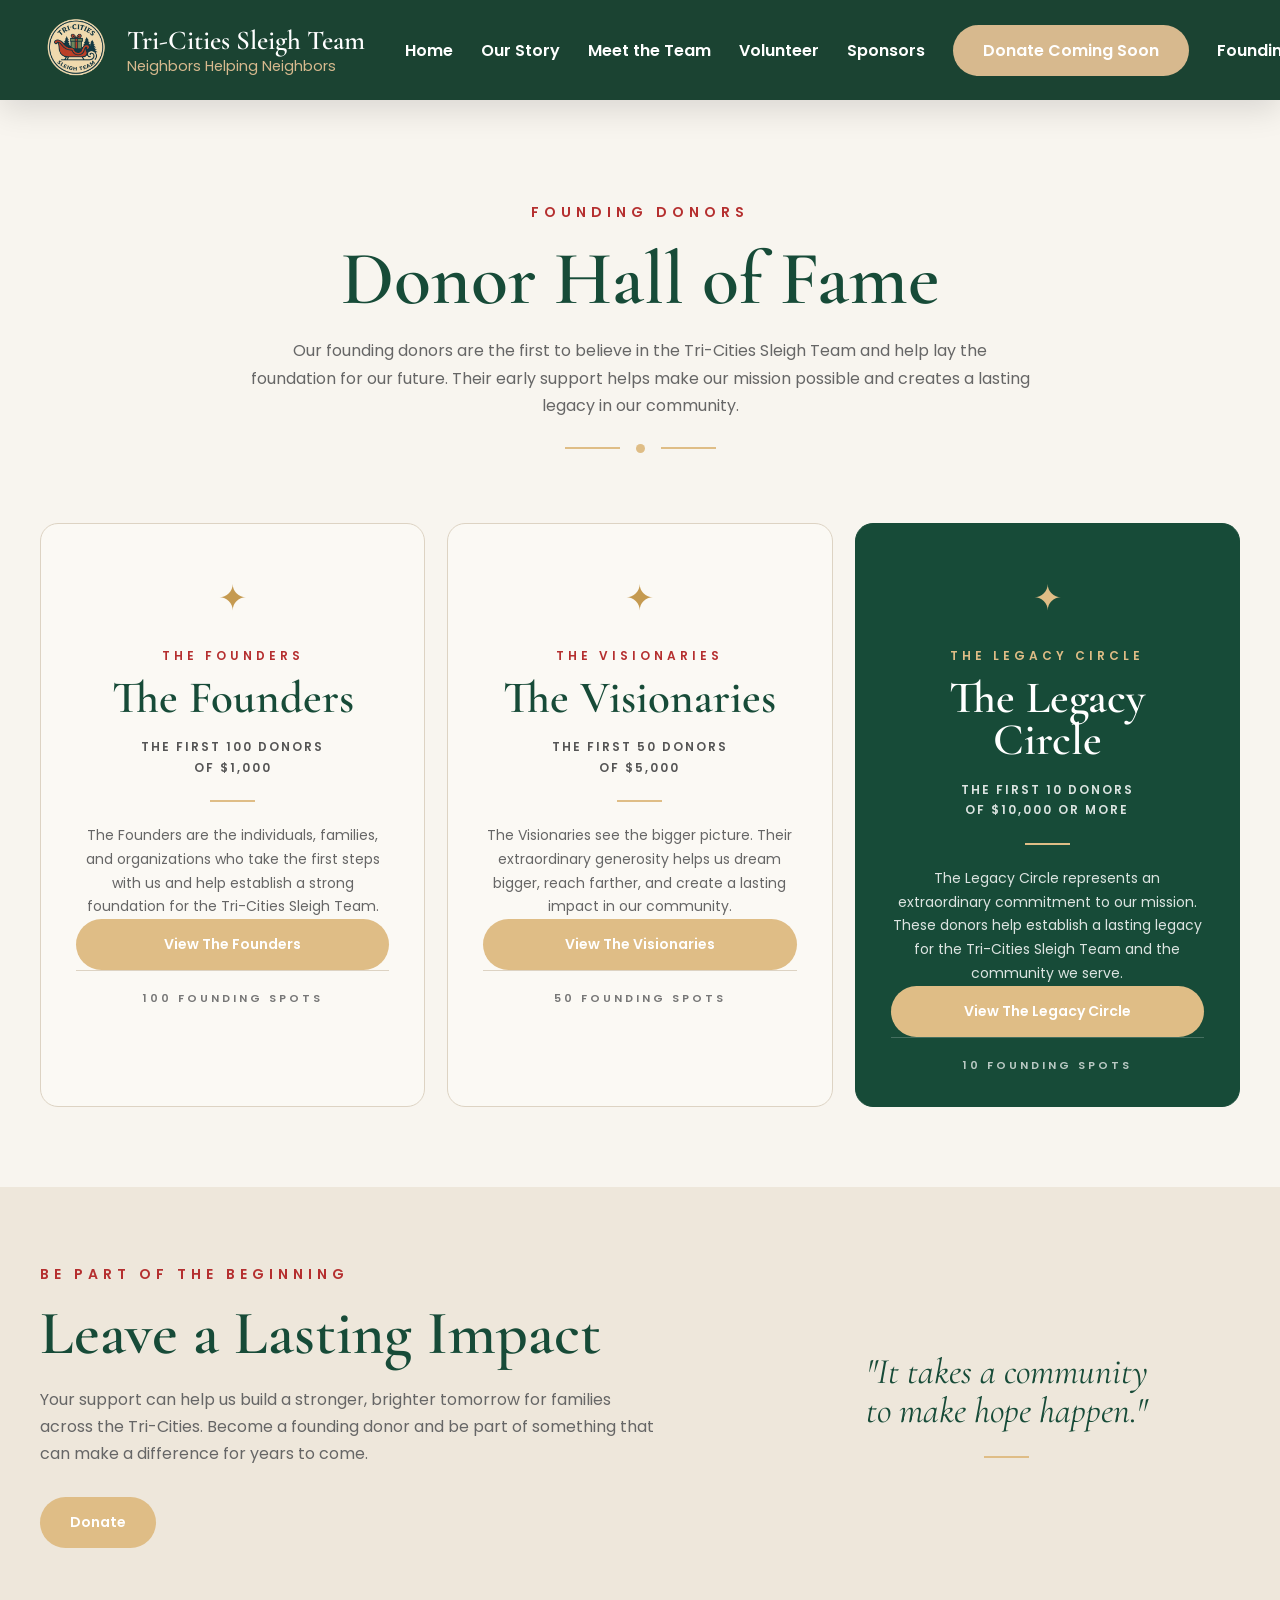
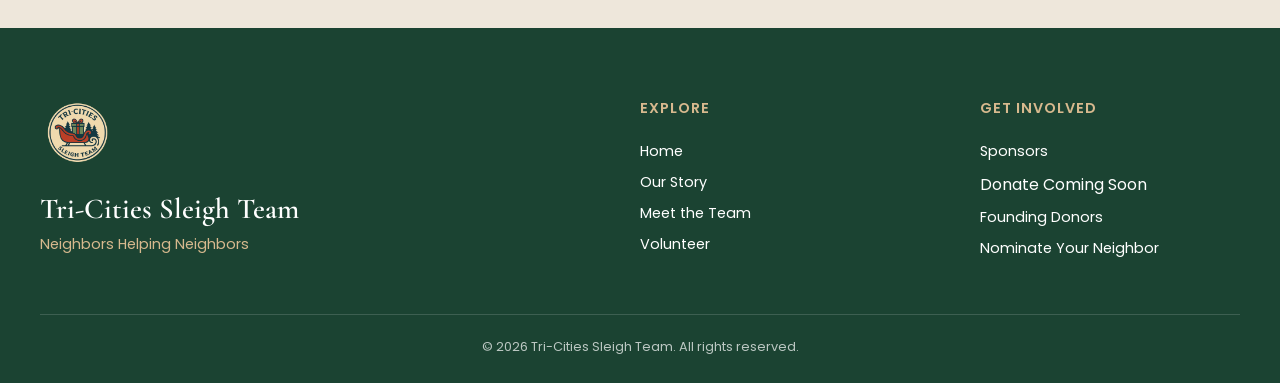
==== commit 44bd362b: "Replace 'Donate Coming Soon' with donation link" ====
--- a/founding-donors.html
+++ b/founding-donors.html
@@ -301,9 +301,14 @@
                         for years to come.
                     </p>
 
-                    <span class="founding-donor-button">
-                        Donate Coming Soon
-                    </span>
+                    <a
+    href="https://www.zeffy.com/en-US/donation-form/donate-to-change-lives-23209"
+    class="founding-donor-button"
+    target="_blank"
+    rel="noopener noreferrer"
+>
+    Donate
+</a>
 
                 </div>
 
@@ -404,4 +409,4 @@
 
 </body>
 
-</html>+</html>
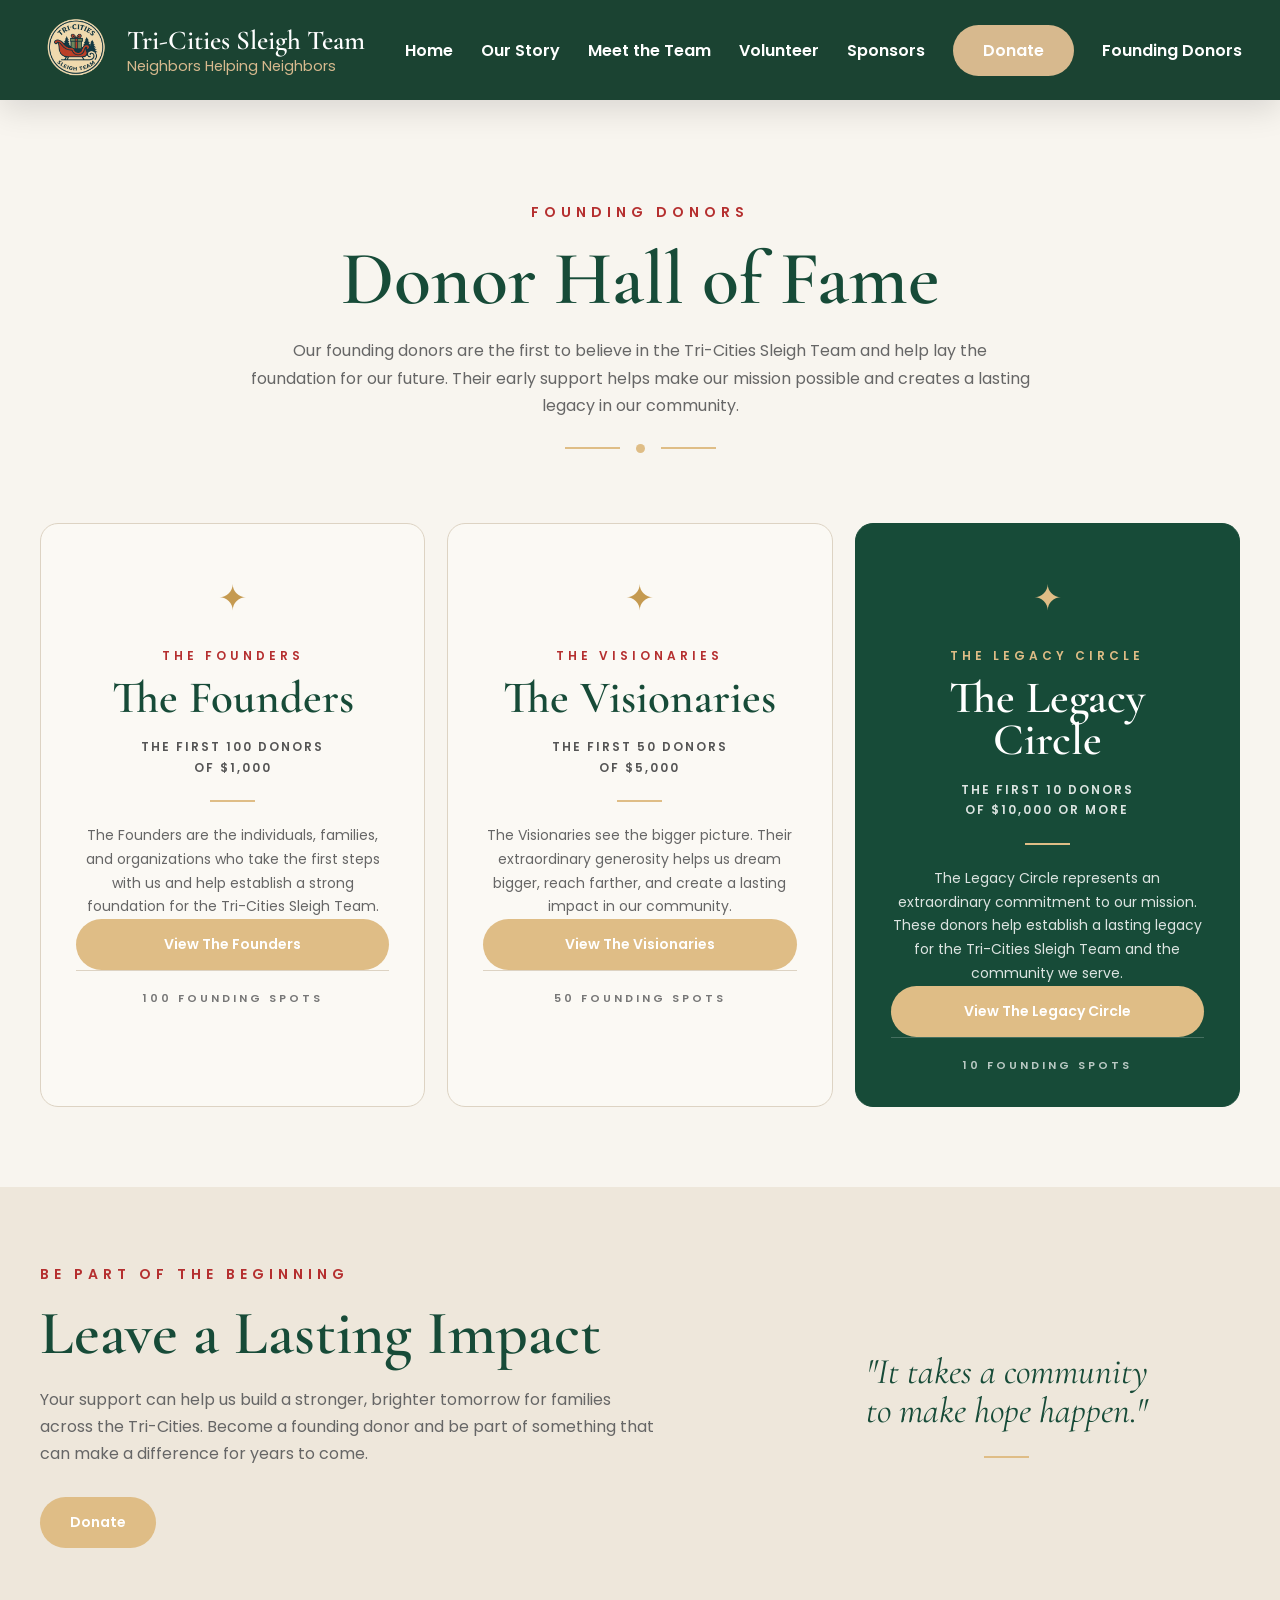
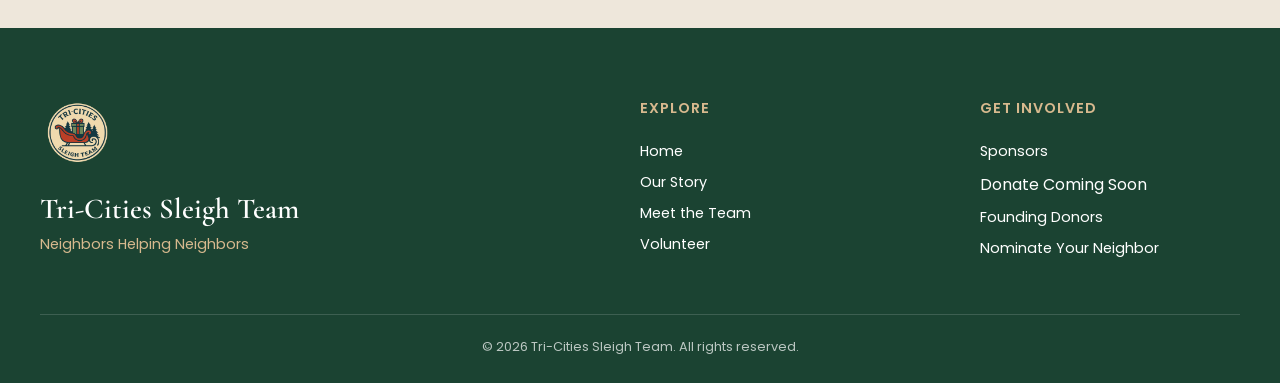
==== commit 1a0a576a: "Replace 'Donate Coming Soon' with donation link" ====
--- a/founding-donors.html
+++ b/founding-donors.html
@@ -74,7 +74,14 @@
 
                 <a href="sponsors.html">Sponsors</a>
 
-                <span class="donate-button">Donate Coming Soon</span>
+                <a
+    href="https://www.zeffy.com/en-US/donation-form/donate-to-change-lives-23209"
+    class="donate-button"
+    target="_blank"
+    rel="noopener noreferrer"
+>
+    Donate
+</a>
 
                 <a href="founding-donors.html">Founding Donors</a>
 
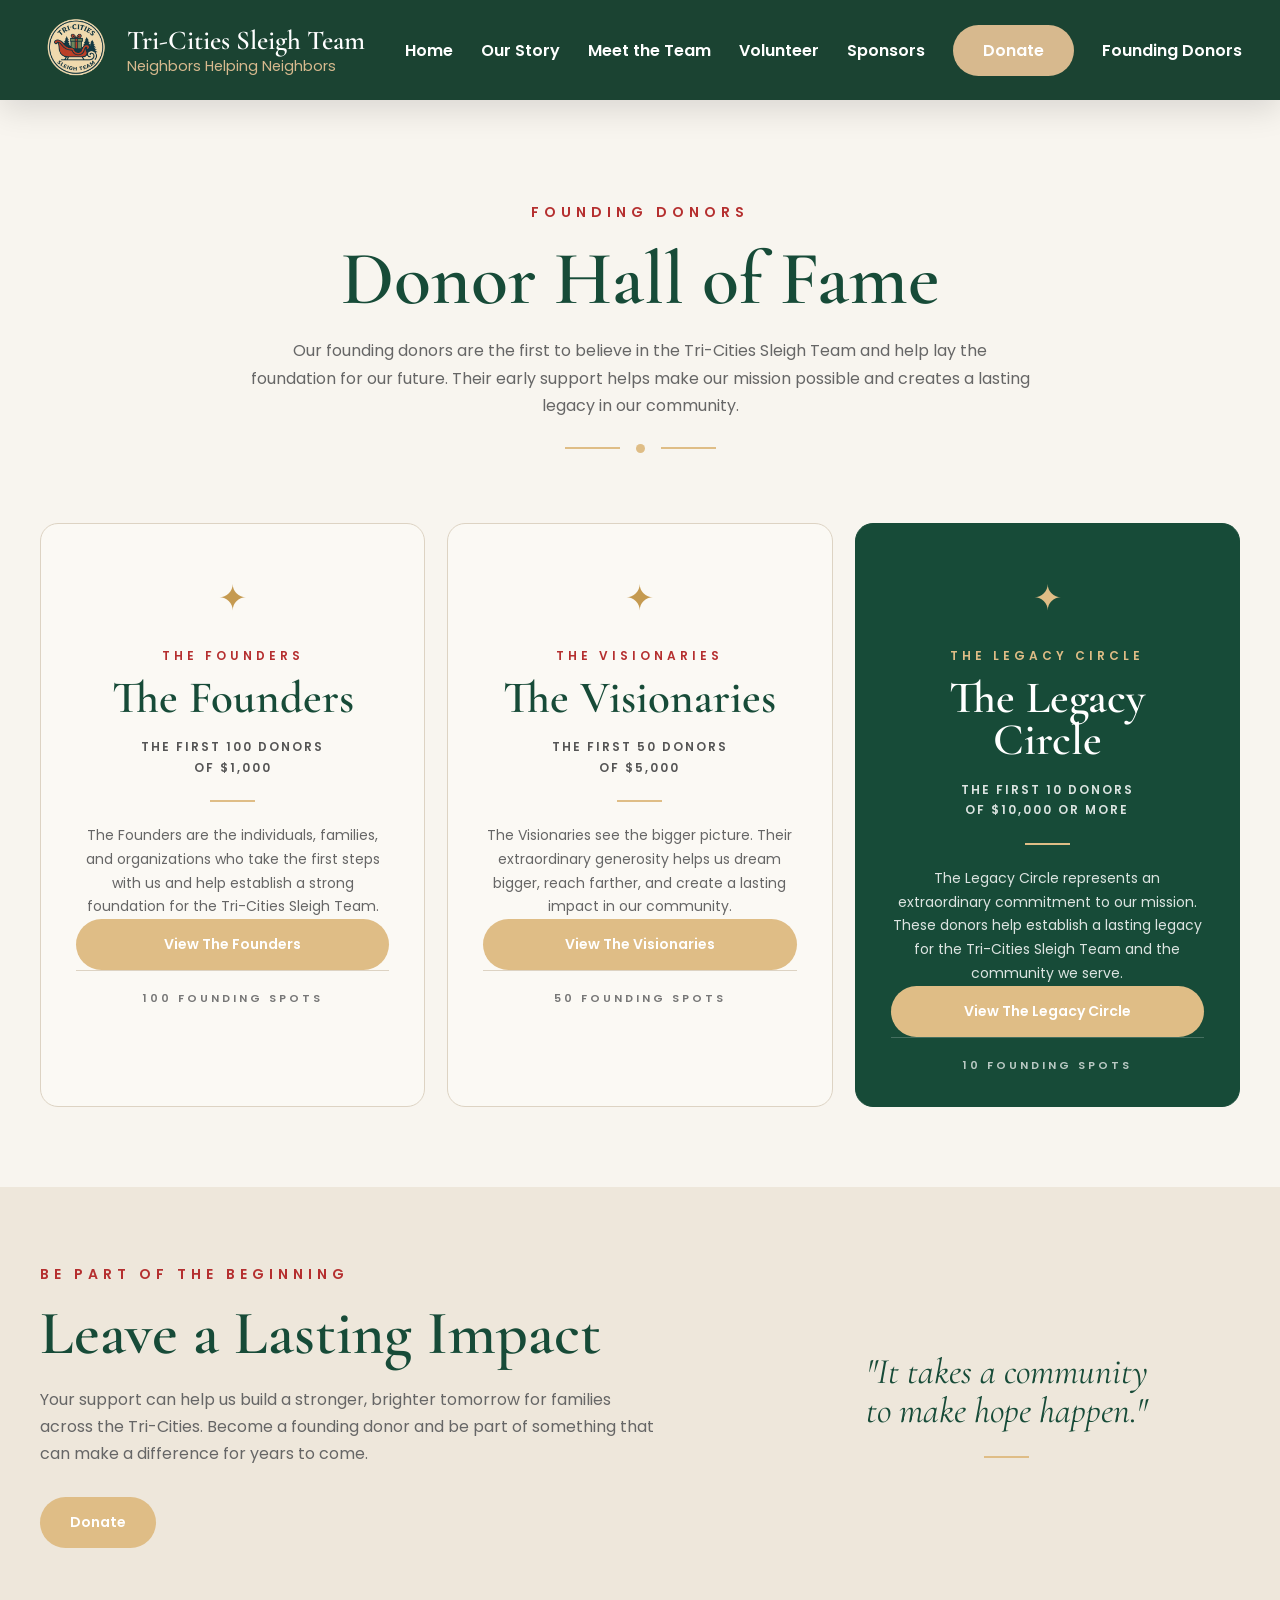
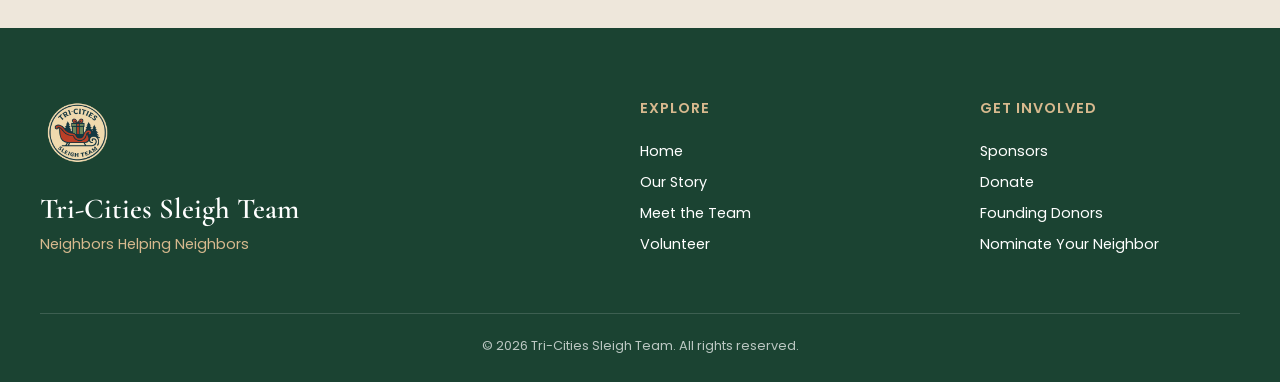
==== commit b7491e34: "Replace 'Donate Coming Soon' with donation link" ====
--- a/founding-donors.html
+++ b/founding-donors.html
@@ -391,7 +391,15 @@
 
             <a href="sponsors.html">Sponsors</a>
 
-            <span class="donate-button">Donate Coming Soon</span>
+            <a
+    href="https://www.zeffy.com/en-US/donation-form/donate-to-change-lives-23209"
+    class="..."
+    target="_blank"
+    rel="noopener noreferrer"
+>
+    Donate
+</a>
+
 
             <a href="founding-donors.html">Founding Donors</a>
 
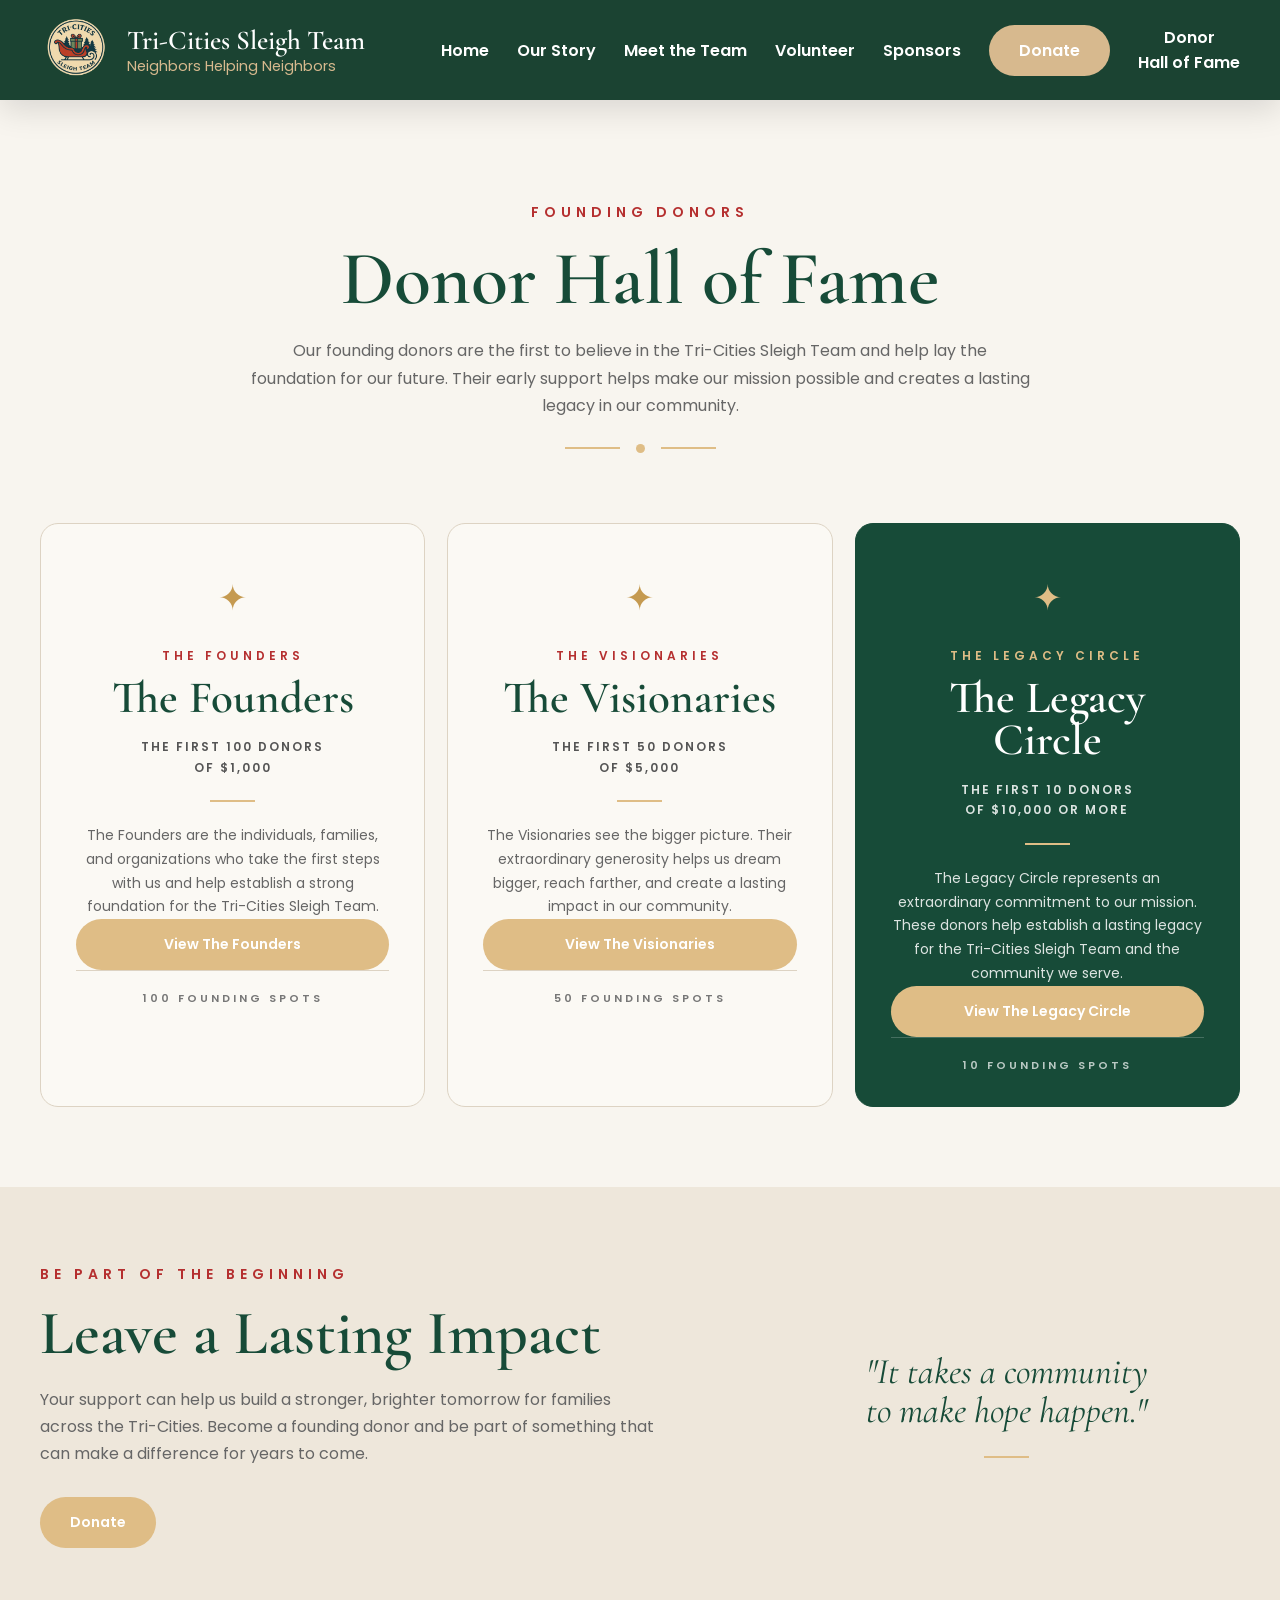
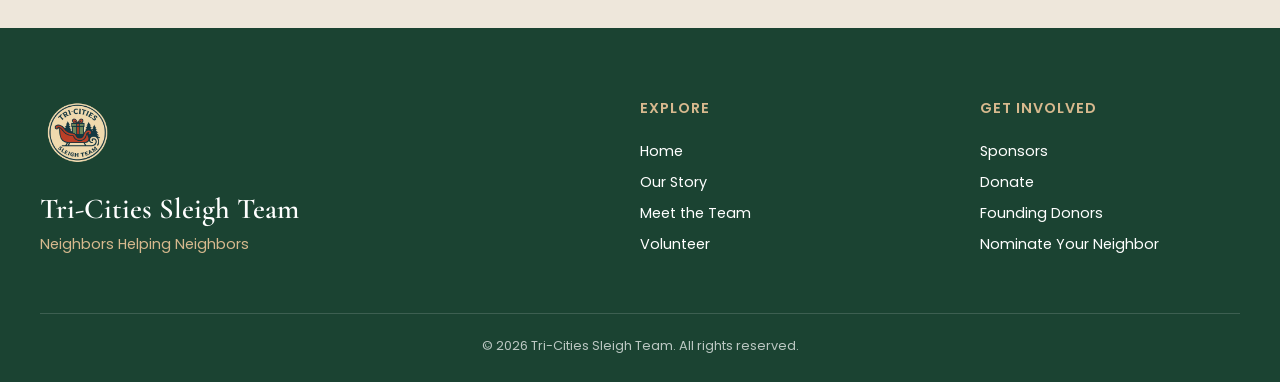
==== commit e3b99d29: "Update link to Founding Donors with new class" ====
--- a/founding-donors.html
+++ b/founding-donors.html
@@ -83,7 +83,9 @@
     Donate
 </a>
 
-                <a href="founding-donors.html">Founding Donors</a>
+                <a href="founding-donors.html" class="donor-hall-link">
+    Donor<br>Hall of Fame
+</a>
 
             </nav>
 
--- a/style.css
+++ b/style.css
@@ -2082,7 +2082,7 @@
 
     margin: 0 auto;
 
-    padding: 0 30px 0;
+    padding: 110px 30px 0;
 }
 
 .meet-team-heading {
@@ -3957,4 +3957,23 @@
         box-sizing: border-box;
     }
 
-}+}
+
+/* TEAM PAGE SPACING */
+
+.team-page-spacing {
+    padding-top: 120px;
+}
+
+.donor-hall-link {
+    text-align: center;
+}
+
+/* LARGE DESKTOP HERO */
+
+@media (min-width: 1400px) {
+    .home-hero {
+        background-size: 100% auto;
+        background-position: center top;
+    }
+}
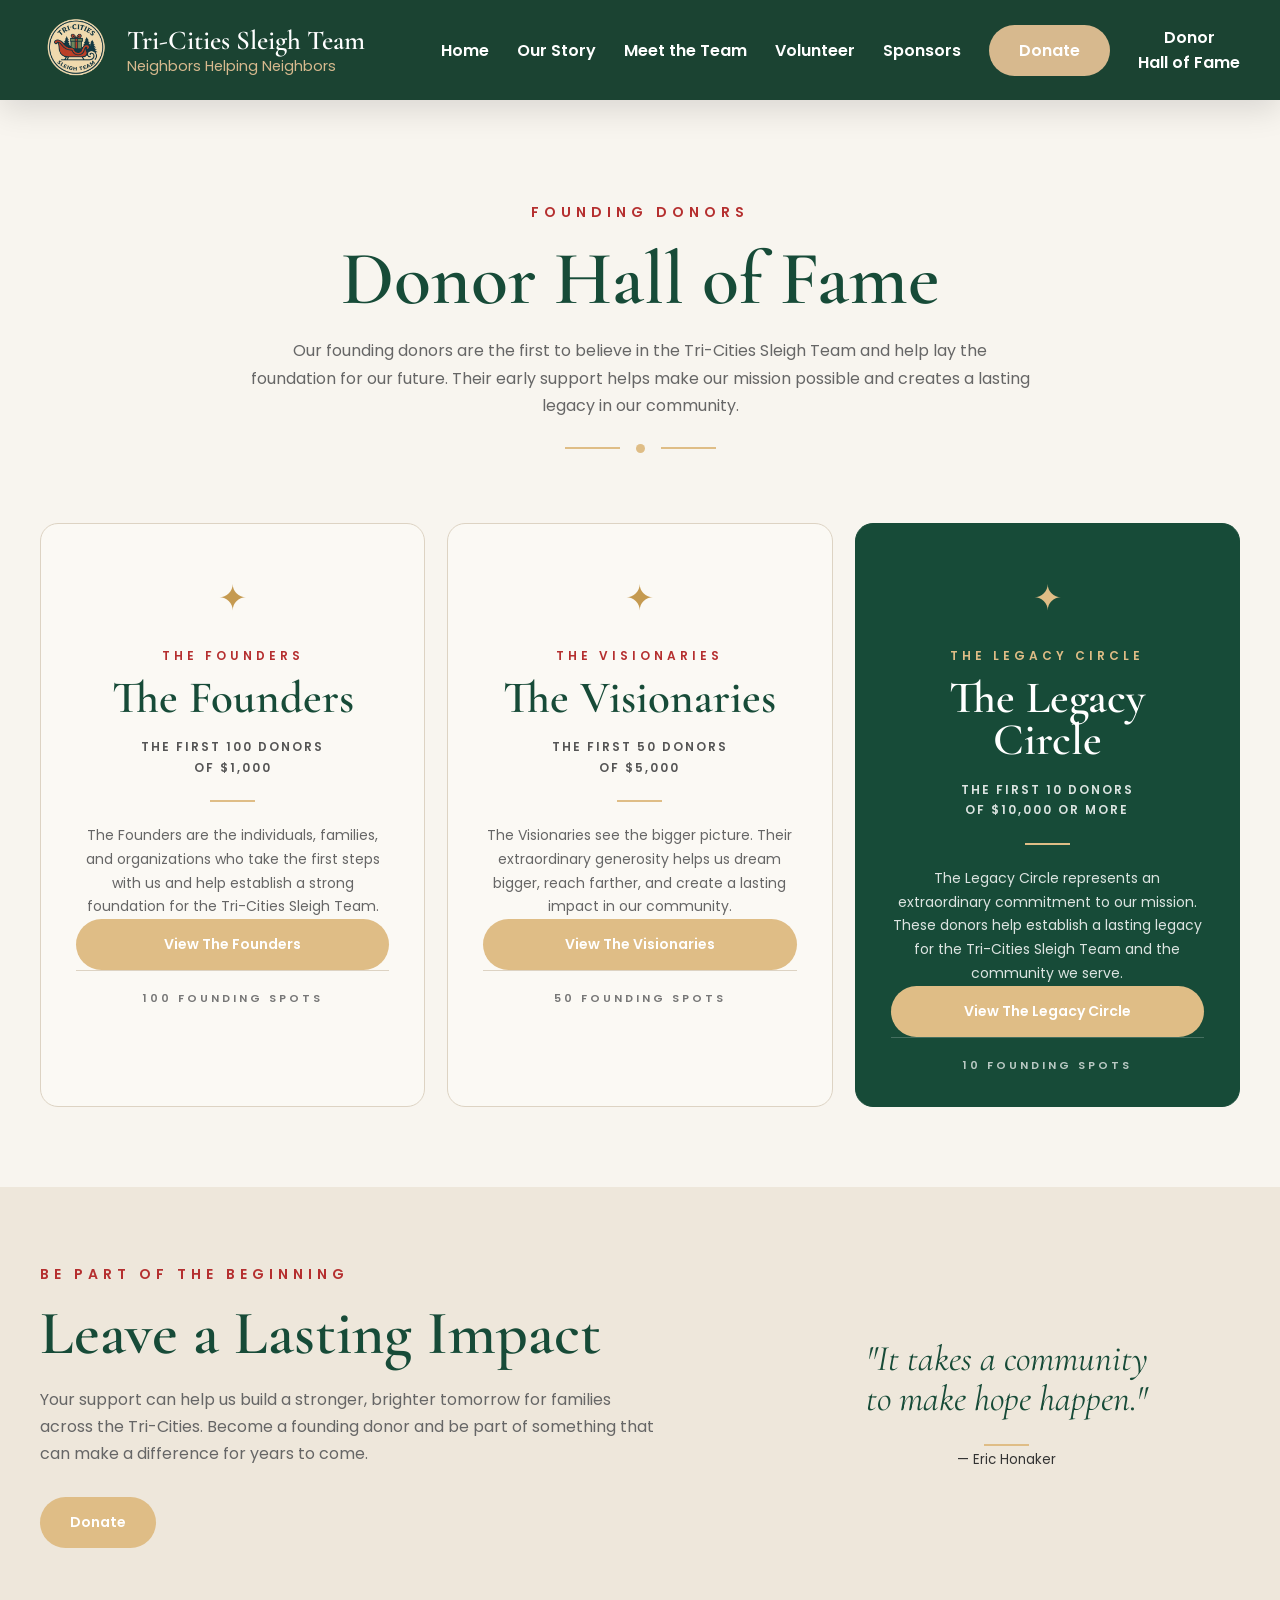
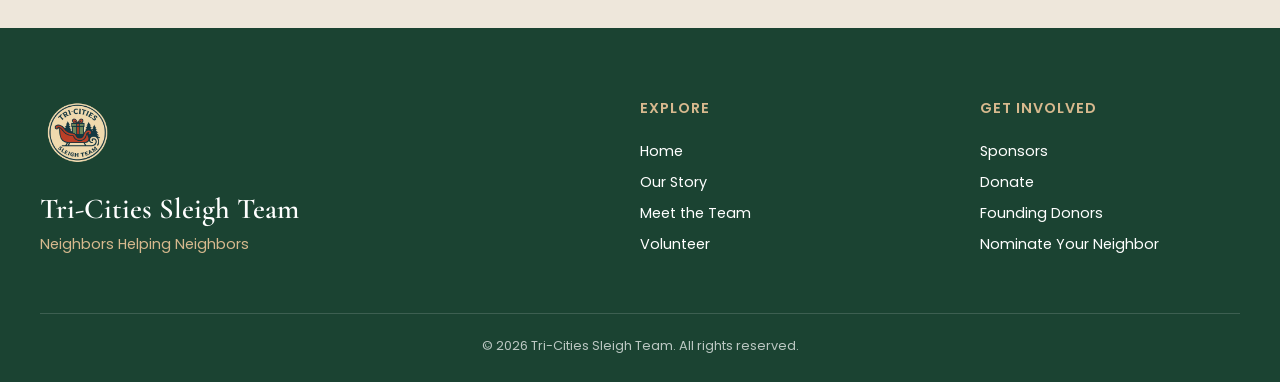
==== commit 183374f2: "Fix formatting of donor quote in HTML" ====
--- a/founding-donors.html
+++ b/founding-donors.html
@@ -325,11 +325,13 @@
                 <div class="founding-donor-quote">
 
                     <p>
-                        "It takes a community<br>
-                        to make hope happen."
-                    </p>
-
-                    <span></span>
+    "It takes a community<br>
+    to make hope happen."
+</p>
+
+<span></span>
+
+<small>— Eric Honaker</small>
 
                 </div>
 
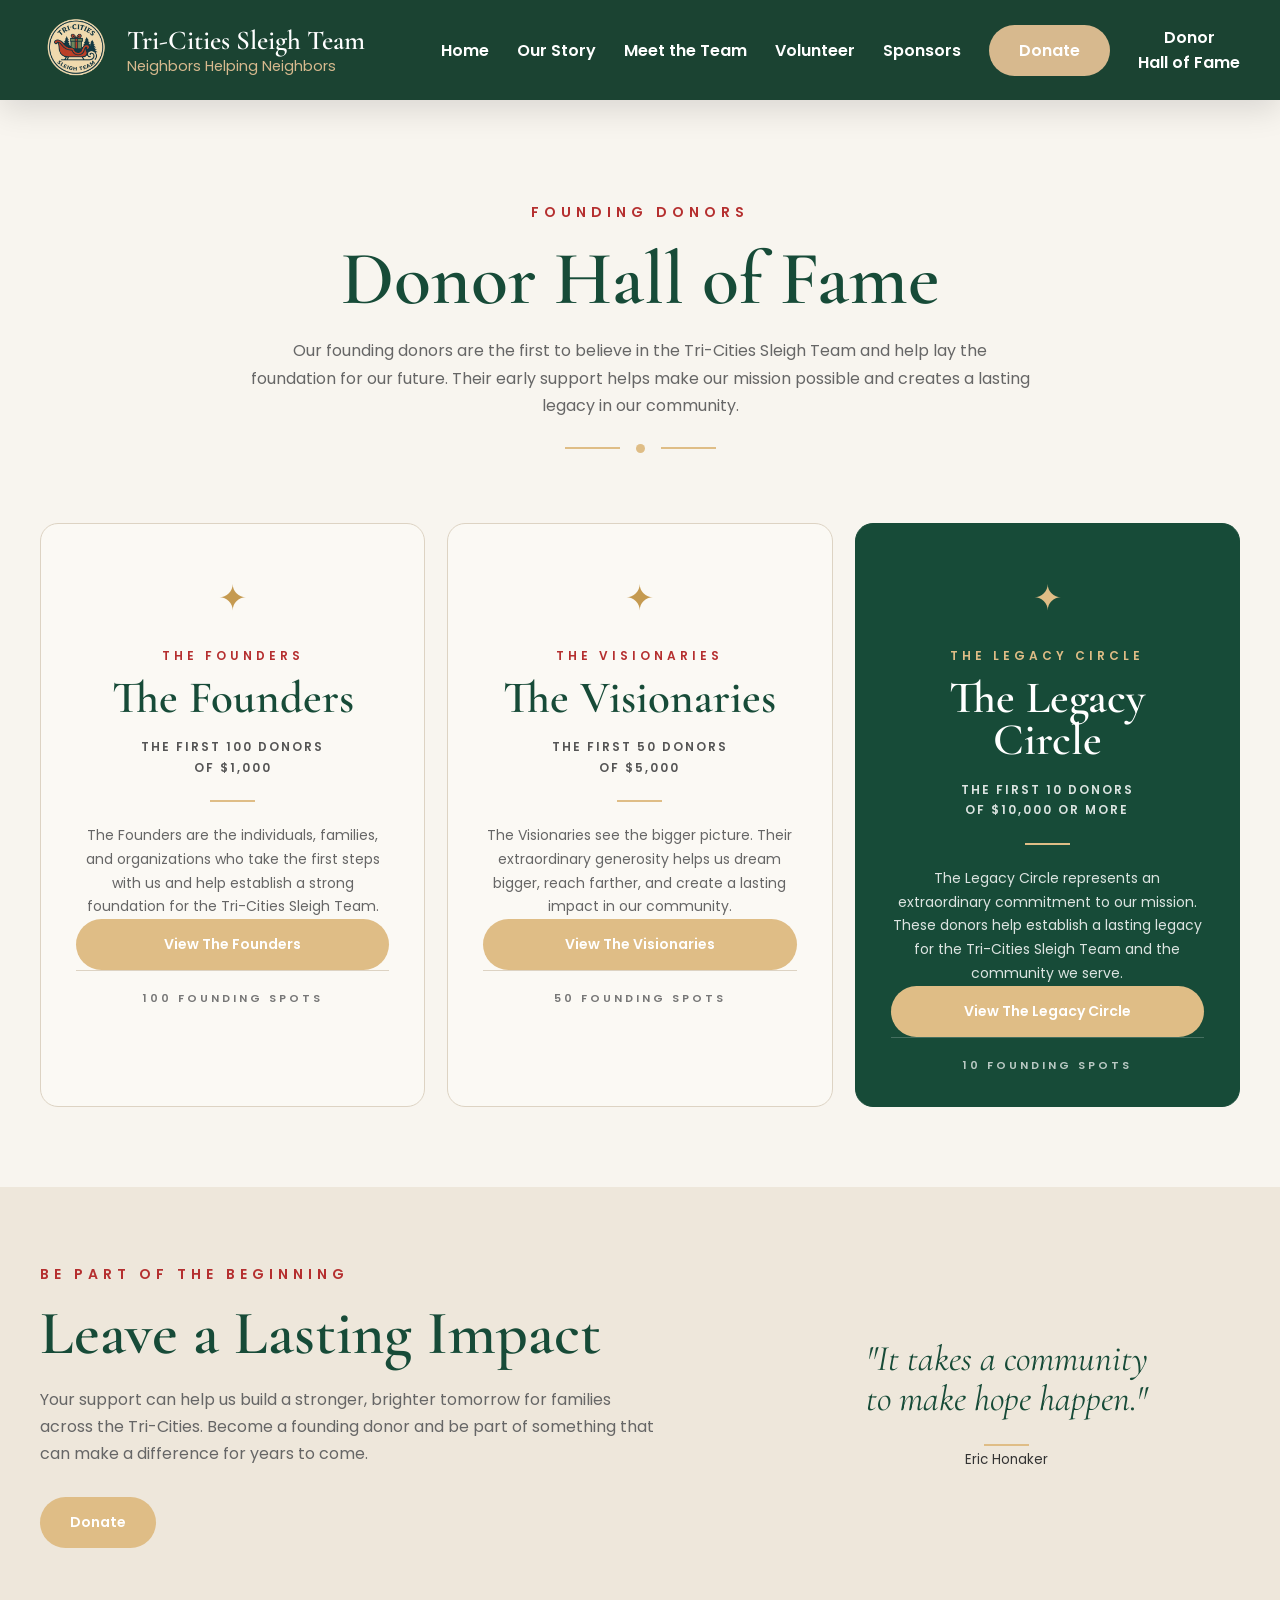
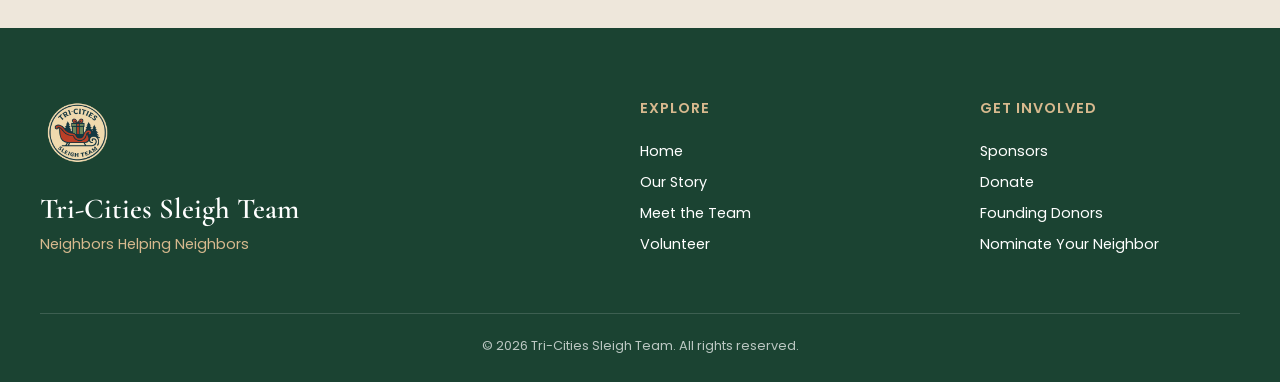
==== commit a05cb273: "Remove dash from donor name attribution" ====
--- a/founding-donors.html
+++ b/founding-donors.html
@@ -331,7 +331,7 @@
 
 <span></span>
 
-<small>— Eric Honaker</small>
+<small>Eric Honaker</small>
 
                 </div>
 
